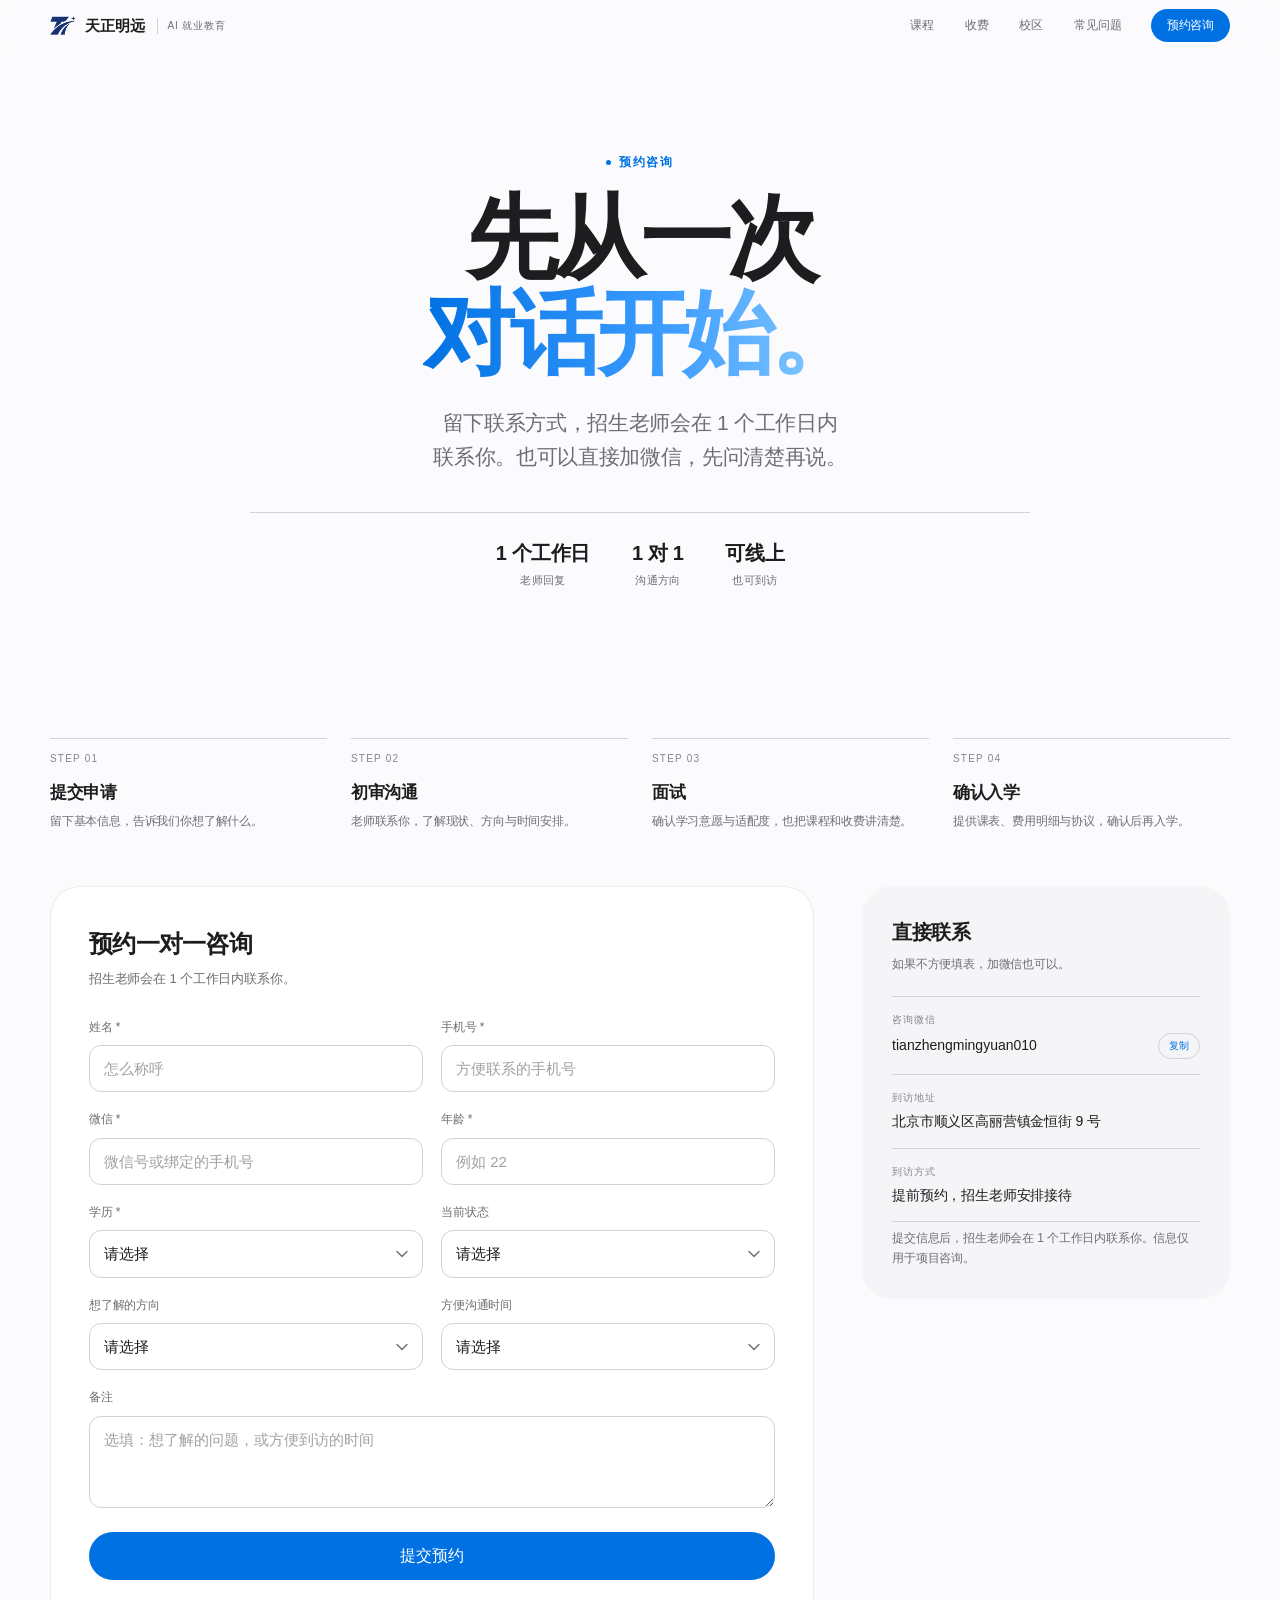
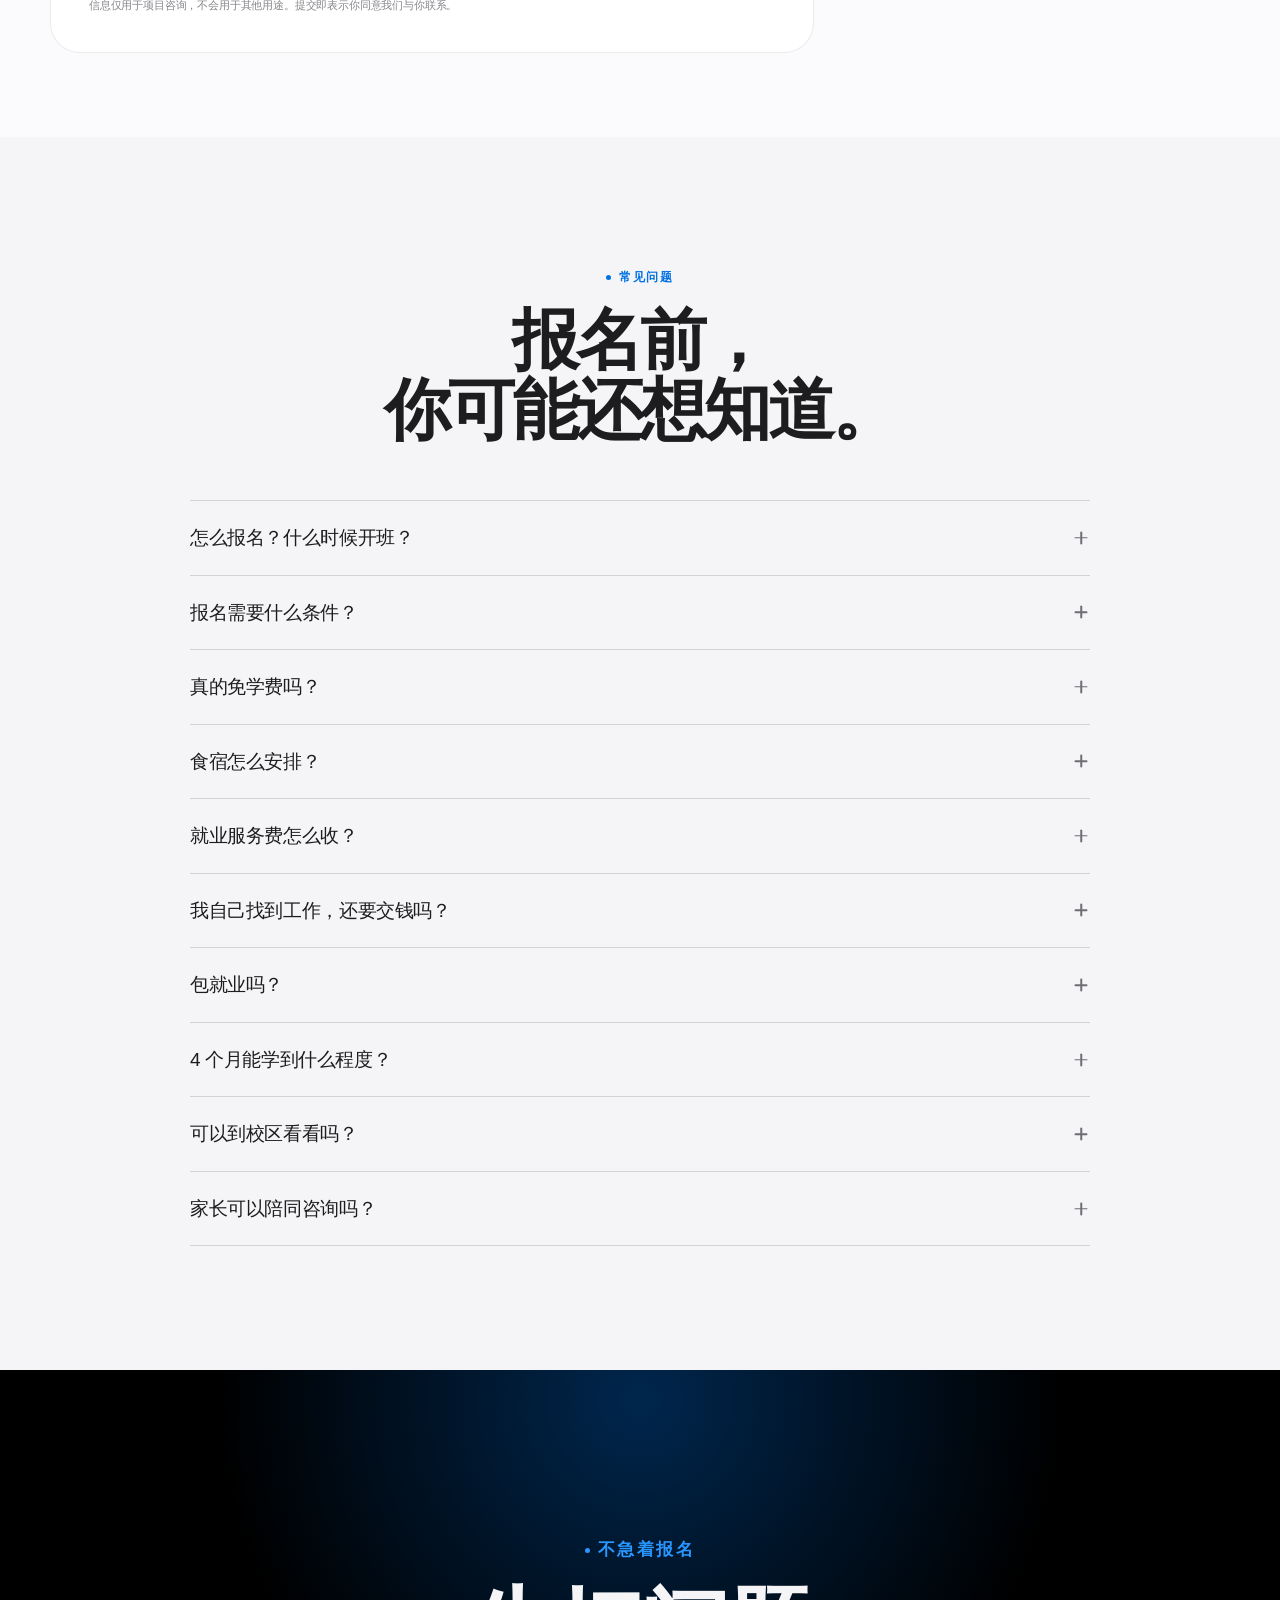
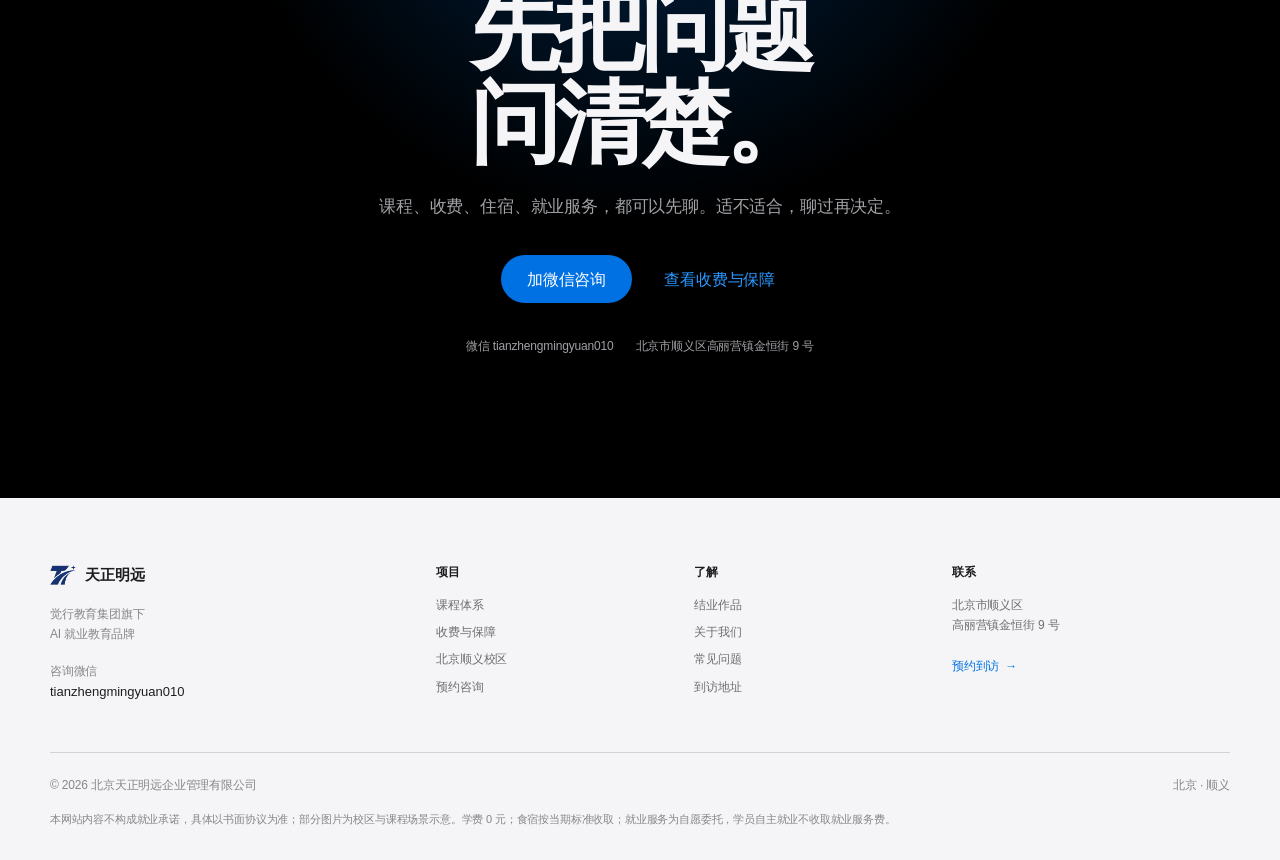
==== apply.html @ 09f7df66 "天正明远 AI 就业培训官网" ====
<!doctype html>
<html lang="zh-CN">
<head>
  <meta charset="utf-8">
  <meta name="viewport" content="width=device-width, initial-scale=1, viewport-fit=cover">
  <title>预约咨询｜天正明远 AI 就业培训</title>
  <meta name="description" content="预约天正明远 4 个月 AI 就业培训。留下联系方式，招生老师 1 个工作日内联系，提供课程、费用与协议说明。">
  <meta name="theme-color" content="#fbfbfd">
  <meta name="format-detection" content="telephone=no">
  <link rel="icon" href="favicon.png" type="image/png">
  <link rel="apple-touch-icon" href="apple-touch-icon.png">
  <link rel="stylesheet" href="styles.css">
  <meta property="og:type" content="website">
  <meta property="og:locale" content="zh_CN">
  <meta property="og:site_name" content="天正明远">
  <meta property="og:title" content="预约咨询｜天正明远 AI 就业培训">
  <meta property="og:description" content="预约天正明远 4 个月 AI 就业培训。留下联系方式，招生老师 1 个工作日内联系，提供课程、费用与协议说明。">
  <meta property="og:image" content="https://623315.github.io/tianzhengmingyuan/assets/images/og-cover.jpg">
  <meta property="og:url" content="https://623315.github.io/tianzhengmingyuan/apply.html">
  <meta name="twitter:card" content="summary_large_image">
  <meta name="twitter:title" content="预约咨询｜天正明远 AI 就业培训">
  <meta name="twitter:description" content="预约天正明远 4 个月 AI 就业培训。留下联系方式，招生老师 1 个工作日内联系，提供课程、费用与协议说明。">
  <meta name="twitter:image" content="https://623315.github.io/tianzhengmingyuan/assets/images/og-cover.jpg">
  <link rel="canonical" href="https://623315.github.io/tianzhengmingyuan/apply.html">
  
  <script>document.documentElement.classList.add('js');</script>
</head>
<body class="page-apply">
  <a class="skip-link" href="#main">跳到主要内容</a>
    <svg class="svg-sprite" aria-hidden="true" focusable="false" xmlns="http://www.w3.org/2000/svg">
    <symbol id="i-arrow" viewBox="0 0 24 24" fill="none" stroke="currentColor" stroke-width="1.7" stroke-linecap="round" stroke-linejoin="round"><path d="M5 12h14M13 6l6 6-6 6"/></symbol>
    <symbol id="i-play" viewBox="0 0 24 24" fill="currentColor"><path d="M8 5v14l11-7z"/></symbol>
    <symbol id="i-check" viewBox="0 0 24 24" fill="none" stroke="currentColor" stroke-width="1.7" stroke-linecap="round" stroke-linejoin="round"><path d="M20 6 9 17l-5-5"/></symbol>
    <symbol id="i-chat" viewBox="0 0 24 24" fill="none" stroke="currentColor" stroke-width="1.6" stroke-linecap="round" stroke-linejoin="round"><path d="M21 11.5a8.4 8.4 0 0 1-9 8.4 9.9 9.9 0 0 1-4.2-.9L3 21l1.9-4.7A8.4 8.4 0 1 1 21 11.5z"/></symbol>
    <symbol id="i-pin" viewBox="0 0 24 24" fill="none" stroke="currentColor" stroke-width="1.6" stroke-linecap="round" stroke-linejoin="round"><path d="M20 10c0 6-8 12-8 12S4 16 4 10a8 8 0 1 1 16 0z"/><circle cx="12" cy="10" r="2.6"/></symbol>
    <symbol id="i-copy" viewBox="0 0 24 24" fill="none" stroke="currentColor" stroke-width="1.6" stroke-linecap="round" stroke-linejoin="round"><rect x="9" y="9" width="11" height="11" rx="2"/><path d="M5 15H4a1 1 0 0 1-1-1V4a1 1 0 0 1 1-1h10a1 1 0 0 1 1 1v1"/></symbol>
    <symbol id="i-chart" viewBox="0 0 24 24" fill="none" stroke="currentColor" stroke-width="1.6" stroke-linecap="round" stroke-linejoin="round"><path d="M4 20V10M10 20V4M16 20v-7M22 20H2"/></symbol>
    <symbol id="i-layers" viewBox="0 0 24 24" fill="none" stroke="currentColor" stroke-width="1.6" stroke-linecap="round" stroke-linejoin="round"><path d="m12 2 9 5-9 5-9-5 9-5z"/><path d="m3 12 9 5 9-5"/><path d="m3 17 9 5 9-5"/></symbol>
    <symbol id="i-flow" viewBox="0 0 24 24" fill="none" stroke="currentColor" stroke-width="1.6" stroke-linecap="round" stroke-linejoin="round"><rect x="3" y="3" width="6" height="6" rx="1.6"/><rect x="15" y="15" width="6" height="6" rx="1.6"/><path d="M9 6h5a4 4 0 0 1 4 4v5"/><path d="m15 12 3 3 3-3"/></symbol>
    <symbol id="i-book" viewBox="0 0 24 24" fill="none" stroke="currentColor" stroke-width="1.6" stroke-linecap="round" stroke-linejoin="round"><path d="M4 19.5A2.5 2.5 0 0 1 6.5 17H20"/><path d="M6.5 2H20v20H6.5A2.5 2.5 0 0 1 4 19.5v-15A2.5 2.5 0 0 1 6.5 2z"/></symbol>
    <symbol id="i-spark" viewBox="0 0 24 24" fill="none" stroke="currentColor" stroke-width="1.6" stroke-linecap="round" stroke-linejoin="round"><path d="M12 2.5 13.7 9l6.5 1.7-6.5 1.7L12 19l-1.7-6.6L3.8 10.7 10.3 9 12 2.5z"/><path d="M19 16v4M17 18h4"/></symbol>
    <symbol id="i-shield" viewBox="0 0 24 24" fill="none" stroke="currentColor" stroke-width="1.6" stroke-linecap="round" stroke-linejoin="round"><path d="M12 22s8-4 8-10V5l-8-3-8 3v7c0 6 8 10 8 10z"/><path d="m9 12 2 2 4-4"/></symbol>
    <symbol id="i-lock" viewBox="0 0 24 24" fill="none" stroke="currentColor" stroke-width="1.6" stroke-linecap="round" stroke-linejoin="round"><rect x="3" y="11" width="18" height="11" rx="2"/><path d="M7 11V7a5 5 0 0 1 10 0v4"/></symbol>
    <symbol id="i-doc" viewBox="0 0 24 24" fill="none" stroke="currentColor" stroke-width="1.6" stroke-linecap="round" stroke-linejoin="round"><path d="M14 2H6a2 2 0 0 0-2 2v16a2 2 0 0 0 2 2h12a2 2 0 0 0 2-2V8z"/><path d="M14 2v6h6M8 13h8M8 17h5"/></symbol>
    <symbol id="i-clock" viewBox="0 0 24 24" fill="none" stroke="currentColor" stroke-width="1.6" stroke-linecap="round" stroke-linejoin="round"><circle cx="12" cy="12" r="9"/><path d="M12 7v5l3 2"/></symbol>
    <symbol id="i-compass" viewBox="0 0 24 24" fill="none" stroke="currentColor" stroke-width="1.6" stroke-linecap="round" stroke-linejoin="round"><circle cx="12" cy="12" r="9"/><path d="m15.5 8.5-2 5-5 2 2-5 5-2z"/></symbol>
  </svg>

  <header class="site-nav" id="siteNav">
    <div class="nav-inner">
      <a class="brand" href="index.html" aria-label="天正明远首页">
        <img src="assets/logo-navy.png" alt="" width="26" height="20">
        <span class="brand-text">天正明远</span>
        <span class="brand-sub">AI 就业教育</span>
      </a>
      <nav class="nav-links" aria-label="主导航">
        <a class="nav-link " href="curriculum.html">课程</a>
        <a class="nav-link " href="tuition.html">收费</a>
        <a class="nav-link " href="campus.html">校区</a>
        <a class="nav-link" href="index.html#faq">常见问题</a>
      </nav>
      <a class="nav-cta" href="apply.html">预约咨询</a>
      <button class="menu-btn" id="menuBtn" type="button" aria-label="打开菜单" aria-controls="mobileMenu" aria-expanded="false">
        <span></span><span></span>
      </button>
    </div>
  </header>

  <div class="mobile-menu" id="mobileMenu" aria-hidden="true">
    <nav class="mobile-nav" aria-label="移动端导航">
      <a class="m-link" href="index.html">首页 <span>01</span></a>
      <a class="m-link" href="curriculum.html">课程体系 <span>02</span></a>
      <a class="m-link" href="tuition.html">收费与保障 <span>03</span></a>
      <a class="m-link" href="campus.html">北京顺义校区 <span>04</span></a>
      <a class="m-link" href="apply.html">预约咨询 <span>05</span></a>
    </nav>
    <div class="m-contact">
      <p>咨询微信</p>
      <button class="m-wechat copy-wechat" type="button" data-wechat="tianzhengmingyuan010">tianzhengmingyuan010 <span>复制</span></button>
      <p class="m-address">北京市顺义区高丽营镇金恒街 9 号</p>
    </div>
  </div>

  <main id="main">
    <!-- ============ Page hero ============ -->
    <section class="page-hero">
      <div class="container">
        <p class="kicker">预约咨询</p>
        <h1>先从一次<br><span class="grad">对话开始。</span></h1>
        <p class="lede">留下联系方式，招生老师会在 1 个工作日内联系你。也可以直接加微信，先问清楚再说。</p>
        <div class="page-meta">
          <div><strong>1 个工作日</strong>老师回复</div>
          <div><strong>1 对 1</strong>沟通方向</div>
          <div><strong>可线上</strong>也可到访</div>
        </div>
      </div>
    </section>

    <!-- ============ Process ============ -->
    <section class="section-tight" id="process">
      <div class="container">
        <div class="process">
          <div class="process-step"><span>STEP 01</span><h3>提交申请</h3><p>留下基本信息，告诉我们你想了解什么。</p></div>
          <div class="process-step"><span>STEP 02</span><h3>初审沟通</h3><p>老师联系你，了解现状、方向与时间安排。</p></div>
          <div class="process-step"><span>STEP 03</span><h3>面试</h3><p>确认学习意愿与适配度，也把课程和收费讲清楚。</p></div>
          <div class="process-step"><span>STEP 04</span><h3>确认入学</h3><p>提供课表、费用明细与协议，确认后再入学。</p></div>
        </div>

        <div class="apply-layout">
          <form class="form-card" id="applyForm" action="https://formsubmit.co/623315@qq.com" method="POST" aria-label="预约咨询表单">
            <h2 class="form-title">预约一对一咨询</h2>
            <p class="form-subtitle">招生老师会在 1 个工作日内联系你。</p>

            <input type="hidden" name="_subject" value="官网预约：新线索">
            <input type="hidden" name="_captcha" value="false">
            <input type="hidden" name="_template" value="table">
            <input type="hidden" name="_next" value="thanks.html">
            <input class="hp" type="text" name="_honey" tabindex="-1" autocomplete="off" aria-hidden="true">

            <div class="form-grid">
              <div class="field">
                <label for="name">姓名 *</label>
                <input id="name" name="name" type="text" required autocomplete="name" placeholder="怎么称呼">
              </div>
              <div class="field">
                <label for="phone">手机号 *</label>
                <input id="phone" name="phone" type="tel" required autocomplete="tel" placeholder="方便联系的手机号">
              </div>
              <div class="field">
                <label for="wechat">微信 *</label>
                <input id="wechat" name="wechat" type="text" required autocomplete="off" placeholder="微信号或绑定的手机号">
              </div>
              <div class="field">
                <label for="age">年龄 *</label>
                <input id="age" name="age" type="number" required min="16" max="60" inputmode="numeric" placeholder="例如 22">
              </div>
              <div class="field">
                <label for="education">学历 *</label>
                <select id="education" name="education" required>
                  <option value="" disabled selected>请选择</option>
                  <option>大专以下</option><option>大专</option><option>本科</option><option>本科以上</option>
                </select>
              </div>
              <div class="field">
                <label for="status">当前状态</label>
                <select id="status" name="status">
                  <option value="" disabled selected>请选择</option>
                  <option>应届毕业</option><option>往届待业</option><option>在职想转行</option><option>家长代看</option><option>其他</option>
                </select>
              </div>
              <div class="field">
                <label for="direction">想了解的方向</label>
                <select id="direction" name="direction">
                  <option value="" disabled selected>请选择</option>
                  <option>AIGC 新媒体运营</option><option>AI 视频创作</option><option>AI 开发入门</option><option>AI 办公</option><option>还不确定</option>
                </select>
              </div>
              <div class="field">
                <label for="time">方便沟通时间</label>
                <select id="time" name="time">
                  <option value="" disabled selected>请选择</option>
                  <option>工作日上午</option><option>工作日下午</option><option>周末</option><option>先线上了解</option>
                </select>
              </div>
              <div class="field full">
                <label for="note">备注</label>
                <textarea id="note" name="note" rows="3" placeholder="选填：想了解的问题，或方便到访的时间"></textarea>
              </div>
            </div>

            <button class="btn btn-primary form-submit" type="submit">提交预约</button>
            <p class="form-note">信息仅用于项目咨询，不会用于其他用途。提交即表示你同意我们与你联系。</p>
            <p class="form-status" id="formStatus" role="alert"></p>

            <div class="form-success" id="formSuccess" role="status">
              <div class="check"><svg class="icon" aria-hidden="true"><use href="#i-check"></use></svg></div>
              <h3>收到了。</h3>
              <p>招生老师会在 1 个工作日内联系你。急事可直接加微信 tianzhengmingyuan010。</p>
            </div>
          </form>

          <aside class="contact-card">
            <h3>直接联系</h3>
            <p>如果不方便填表，加微信也可以。</p>
            <div class="contact-rows">
              <div class="contact-row">
                <dt>咨询微信</dt>
                <dd class="copy-row">
                  <button class="copy-wechat text-btn" type="button" data-wechat="tianzhengmingyuan010">tianzhengmingyuan010</button>
                  <button class="copy-chip copy-wechat" type="button" data-wechat="tianzhengmingyuan010">复制</button>
                </dd>
              </div>
              <div class="contact-row">
                <dt>到访地址</dt>
                <dd>北京市顺义区高丽营镇金恒街 9 号</dd>
              </div>
              <div class="contact-row">
                <dt>到访方式</dt>
                <dd>提前预约，招生老师安排接待</dd>
              </div>
            </div>
            <p class="contact-note">提交信息后，招生老师会在 1 个工作日内联系你。信息仅用于项目咨询。</p>
          </aside>
        </div>
      </div>
    </section>

    <!-- ============ FAQ ============ -->
    <section class="section section-alt" id="faq">
      <div class="container">
        <div class="section-head center">
          <p class="kicker">常见问题</p>
          <h2>报名前，<br>你可能还想知道。</h2>
        </div>
        <div class="faq">
          <details>
            <summary>怎么报名？什么时候开班？<span class="plus" aria-hidden="true"></span></summary>
            <div class="faq-a">在本页留下姓名和手机号，招生老师会在 1 个工作日内联系你。流程是：沟通 → 面试 → 确认入学。具体开班时间以当期安排为准，咨询时告诉你。</div>
          </details>
          <details>
            <summary>报名需要什么条件？<span class="plus" aria-hidden="true"></span></summary>
            <div class="faq-a">18–45 岁，大专及以上优先；应届、往届、待业或想转行都可以申请。最终以沟通与面试结果为准。</div>
          </details>
          <details>
            <summary>真的免学费吗？<span class="plus" aria-hidden="true"></span></summary>
            <div class="faq-a">真的。4 个月的课程、实训和作品集辅导，学费 0 元。培训本身不再收费；食宿按当期标准收取，咨询时会提供书面明细。</div>
          </details>
          <details>
            <summary>食宿怎么安排？<span class="plus" aria-hidden="true"></span></summary>
            <div class="faq-a">全日制住校。宿舍、一日三餐、教室与机房都在校区内。食宿按当期标准收取，具体金额与包含项在咨询时书面说明。</div>
          </details>
          <details>
            <summary>就业服务费怎么收？<span class="plus" aria-hidden="true"></span></summary>
            <div class="faq-a">只有你主动委托就业服务，并且我们帮你找到工作之后，才按《就业服务协议》收取。具体标准以协议为准；不委托，不收费。</div>
          </details>
          <details>
            <summary>我自己找到工作，还要交钱吗？<span class="plus" aria-hidden="true"></span></summary>
            <div class="faq-a">不用。你自己通过招聘网站、朋友介绍等渠道找到工作，我们不收任何就业服务费。</div>
          </details>
          <details>
            <summary>包就业吗？<span class="plus" aria-hidden="true"></span></summary>
            <div class="faq-a">不包。我们负责把你教会、带你做出作品集，并提供岗位信息与对接。最后能不能被录用，取决于你的作品和面试表现。</div>
          </details>
          <details>
            <summary>4 个月能学到什么程度？<span class="plus" aria-hidden="true"></span></summary>
            <div class="faq-a">能独立做出东西：会拍会剪，会用 AI 出图、做视频，会运营一个账号，也能搭一些简单的 AI 工作流。AI 开发是入门级，不培养程序员。</div>
          </details>
          <details>
            <summary>可以到校区看看吗？<span class="plus" aria-hidden="true"></span></summary>
            <div class="faq-a">可以。提前预约，招生老师会安排接待。地址是北京市顺义区高丽营镇金恒街 9 号。</div>
          </details>
          <details>
            <summary>家长可以陪同咨询吗？<span class="plus" aria-hidden="true"></span></summary>
            <div class="faq-a">可以。欢迎家长一起到访，课程、收费、住宿与管理安排都可以当面问清楚。</div>
          </details>
        </div>
      </div>
    </section>

    <!-- ============ Final CTA ============ -->
    <section class="cta-final">
      <div class="container">
        <p class="kicker">不急着报名</p>
        <h2>先把问题<br>问清楚。</h2>
        <p>课程、收费、住宿、就业服务，都可以先聊。适不适合，聊过再决定。</p>
        <div class="cta-actions">
          <button class="btn btn-primary copy-wechat" type="button" data-wechat="tianzhengmingyuan010">加微信咨询</button>
          <a class="btn btn-secondary" href="tuition.html">查看收费与保障</a>
        </div>
        <div class="cta-contact">
          <span>微信 tianzhengmingyuan010</span>
          <span>北京市顺义区高丽营镇金恒街 9 号</span>
        </div>
      </div>
    </section>

  </main>
    <footer class="site-footer">
    <div class="container">
      <div class="footer-grid">
        <div class="footer-brand">
          <a class="brand" href="index.html" aria-label="天正明远首页">
            <img src="assets/logo-navy.png" alt="" width="26" height="20">
            <span class="brand-text">天正明远</span>
          </a>
          <p>觉行教育集团旗下<br>AI 就业教育品牌</p>
          <p class="footer-wechat">咨询微信<br><button class="copy-wechat text-btn" type="button" data-wechat="tianzhengmingyuan010">tianzhengmingyuan010</button></p>
        </div>
        <div class="footer-col">
          <h4>项目</h4>
          <a href="curriculum.html">课程体系</a>
          <a href="tuition.html">收费与保障</a>
          <a href="campus.html">北京顺义校区</a>
          <a href="apply.html">预约咨询</a>
        </div>
        <div class="footer-col">
          <h4>了解</h4>
          <a href="index.html#outcomes">结业作品</a>
          <a href="index.html#proof">关于我们</a>
          <a href="index.html#faq">常见问题</a>
          <a href="apply.html#visit">到访地址</a>
        </div>
        <div class="footer-col footer-contact">
          <h4>联系</h4>
          <p>北京市顺义区<br>高丽营镇金恒街 9 号</p>
          <a class="footer-arrow" href="apply.html">预约到访 <span>→</span></a>
        </div>
      </div>
      <div class="footer-bottom">
        <span>© 2026 北京天正明远企业管理有限公司</span>
        <span>北京 · 顺义</span>
      </div>
      <p class="footer-legal">本网站内容不构成就业承诺，具体以书面协议为准；部分图片为校区与课程场景示意。学费 0 元；食宿按当期标准收取；就业服务为自愿委托，学员自主就业不收取就业服务费。</p>
    </div>
  </footer>

  <div class="toast" id="toast" role="status" aria-live="polite"></div>
  <script src="main.js" defer></script>
</body>
</html>
---- styles.css ----
/* =========================================================
   天正明远 · AI 就业教育
   Design system: quiet, spacious, Apple-inspired
   ========================================================= */

:root {
  --bg: #fbfbfd;
  --bg-2: #f5f5f7;
  --surface: #ffffff;
  --text: #1d1d1f;
  --muted: #6e6e73;
  --muted-2: #86868b;
  --line: #d2d2d7;
  --line-soft: rgba(0, 0, 0, 0.08);
  --accent: #0071e3;
  --accent-hover: #0077ed;
  --accent-soft: rgba(0, 113, 227, 0.08);
  --dark: #000000;
  --dark-text: #f5f5f7;
  --dark-muted: #a1a1a6;
  --radius-s: 14px;
  --radius-m: 22px;
  --radius-l: 30px;
  --max: 1180px;
  --nav-h: 52px;
  --ease: cubic-bezier(0.22, 0.61, 0.36, 1);
}

*,
*::before,
*::after {
  box-sizing: border-box;
}

html {
  scroll-behavior: smooth;
  -webkit-text-size-adjust: 100%;
}

body {
  margin: 0;
  background: var(--bg);
  color: var(--text);
  font-family: -apple-system, BlinkMacSystemFont, "SF Pro Display", "SF Pro Text",
    "Helvetica Neue", "PingFang SC", "Hiragino Sans GB", "Microsoft YaHei", sans-serif;
  font-size: 17px;
  line-height: 1.6;
  letter-spacing: -0.01em;
  -webkit-font-smoothing: antialiased;
  -moz-osx-font-smoothing: grayscale;
  text-rendering: optimizeLegibility;
}

body.menu-open {
  overflow: hidden;
}

::selection {
  background: rgba(0, 113, 227, 0.18);
}

img,
video {
  display: block;
  max-width: 100%;
}

a {
  color: inherit;
  text-decoration: none;
}

button {
  font: inherit;
  color: inherit;
}

p,
h1,
h2,
h3,
h4,
ul,
ol,
dl,
dd {
  margin: 0;
}

ul,
ol {
  padding: 0;
}

:focus-visible {
  outline: 2px solid var(--accent);
  outline-offset: 3px;
  border-radius: 4px;
}

.sr-only {
  position: absolute;
  width: 1px;
  height: 1px;
  padding: 0;
  margin: -1px;
  overflow: hidden;
  clip: rect(0, 0, 0, 0);
  white-space: nowrap;
  border: 0;
}

.skip-link {
  position: fixed;
  top: 10px;
  left: 10px;
  z-index: 400;
  padding: 10px 16px;
  border-radius: 999px;
  background: var(--text);
  color: #fff;
  font-size: 13px;
  transform: translateY(-160%);
  transition: transform 0.2s var(--ease);
}

.skip-link:focus {
  transform: translateY(0);
}

.container {
  width: min(var(--max), calc(100% - 48px));
  margin-inline: auto;
}

.container-wide {
  width: min(1440px, calc(100% - 48px));
  margin-inline: auto;
}

/* =========================================================
   Navigation
   ========================================================= */

.site-nav {
  position: fixed;
  inset: 0 0 auto;
  z-index: 200;
  height: var(--nav-h);
  background: rgba(251, 251, 253, 0.72);
  -webkit-backdrop-filter: saturate(180%) blur(20px);
  backdrop-filter: saturate(180%) blur(20px);
  border-bottom: 1px solid transparent;
  transition: background 0.25s var(--ease), border-color 0.25s var(--ease);
}

.site-nav.scrolled {
  background: rgba(251, 251, 253, 0.88);
  border-bottom-color: var(--line-soft);
}

.nav-inner {
  width: min(var(--max), calc(100% - 48px));
  height: 100%;
  margin-inline: auto;
  display: flex;
  align-items: center;
  gap: 28px;
}

.brand {
  display: inline-flex;
  align-items: center;
  gap: 9px;
  flex: none;
  font-size: 15px;
  font-weight: 600;
  letter-spacing: 0.01em;
  color: var(--text);
  white-space: nowrap;
}

.brand img {
  width: 26px;
  height: auto;
  flex: none;
}

.brand-sub {
  padding-left: 10px;
  margin-left: 2px;
  border-left: 1px solid var(--line);
  font-size: 10px;
  font-weight: 500;
  letter-spacing: 0.08em;
  color: var(--muted);
}

.nav-links {
  display: flex;
  align-items: center;
  gap: 30px;
  margin-left: auto;
}

.nav-link {
  font-size: 12px;
  color: var(--muted);
  letter-spacing: 0.02em;
  transition: color 0.2s var(--ease);
}

.nav-link:hover,
.nav-link.is-active {
  color: var(--text);
}

.nav-cta {
  flex: none;
  padding: 8px 16px;
  border-radius: 999px;
  background: var(--accent);
  color: #fff;
  font-size: 12px;
  line-height: 1.4;
  transition: background 0.2s var(--ease), transform 0.2s var(--ease);
}

.nav-cta:hover {
  background: var(--accent-hover);
  transform: translateY(-1px);
}

.menu-btn {
  display: none;
  width: 38px;
  height: 38px;
  margin-left: auto;
  padding: 0;
  border: 0;
  background: transparent;
  cursor: pointer;
  position: relative;
}

.menu-btn span {
  position: absolute;
  left: 10px;
  width: 18px;
  height: 1.5px;
  border-radius: 2px;
  background: var(--text);
  transition: transform 0.3s var(--ease), top 0.3s var(--ease);
}

.menu-btn span:first-child {
  top: 16px;
}

.menu-btn span:last-child {
  top: 22px;
}

.menu-btn[aria-expanded="true"] span:first-child {
  top: 19px;
  transform: rotate(45deg);
}

.menu-btn[aria-expanded="true"] span:last-child {
  top: 19px;
  transform: rotate(-45deg);
}

.mobile-menu {
  position: fixed;
  inset: 0;
  z-index: 190;
  padding: calc(var(--nav-h) + 36px) 24px 36px;
  background: rgba(251, 251, 253, 0.98);
  -webkit-backdrop-filter: blur(30px);
  backdrop-filter: blur(30px);
  display: flex;
  flex-direction: column;
  opacity: 0;
  visibility: hidden;
  transition: opacity 0.3s var(--ease), visibility 0.3s var(--ease);
}

.mobile-menu.open {
  opacity: 1;
  visibility: visible;
}

.mobile-nav {
  display: flex;
  flex-direction: column;
}

.m-link {
  display: flex;
  align-items: baseline;
  justify-content: space-between;
  padding: 17px 0;
  border-bottom: 1px solid var(--line-soft);
  font-size: clamp(28px, 7vw, 40px);
  font-weight: 600;
  letter-spacing: -0.04em;
  line-height: 1.2;
}

.m-link span {
  font-size: 11px;
  font-weight: 500;
  letter-spacing: 0.08em;
  color: var(--muted-2);
}

.m-contact {
  margin-top: auto;
  padding-top: 32px;
  font-size: 12px;
  color: var(--muted);
}

.m-contact p {
  margin-bottom: 8px;
}

.m-wechat {
  display: inline-flex;
  align-items: center;
  gap: 10px;
  padding: 0;
  border: 0;
  background: transparent;
  font-size: 16px;
  color: var(--text);
  cursor: pointer;
}

.m-wechat span {
  font-size: 11px;
  color: var(--accent);
}

.m-address {
  margin-top: 18px;
  color: var(--muted-2);
}

/* =========================================================
   Shared type & buttons
   ========================================================= */

.eyebrow,
.kicker {
  display: inline-flex;
  align-items: center;
  gap: 8px;
  font-size: 12px;
  font-weight: 600;
  letter-spacing: 0.14em;
  color: var(--accent);
  text-transform: uppercase;
}

.eyebrow::before,
.kicker::before {
  content: "";
  width: 5px;
  height: 5px;
  border-radius: 50%;
  background: currentColor;
  flex: none;
}

.section-dark .kicker,
.cta-final .kicker {
  color: #2997ff;
}

h1,
h2,
h3,
h4 {
  font-weight: 600;
}

.display {
  font-size: clamp(40px, 5.4vw, 68px);
  line-height: 1.06;
  letter-spacing: -0.042em;
}

.lede {
  text-wrap: balance;
  margin-top: 22px;
  max-width: 680px;
  font-size: clamp(17px, 1.65vw, 21px);
  line-height: 1.62;
  letter-spacing: -0.015em;
  color: var(--muted);
}

.btn {
  display: inline-flex;
  align-items: center;
  justify-content: center;
  gap: 8px;
  min-height: 48px;
  padding: 13px 26px;
  border: 0;
  border-radius: 999px;
  font-size: 16px;
  font-weight: 500;
  line-height: 1.2;
  letter-spacing: -0.01em;
  cursor: pointer;
  transition: background 0.2s var(--ease), color 0.2s var(--ease),
    transform 0.2s var(--ease), box-shadow 0.2s var(--ease);
}

.btn-primary {
  background: var(--accent);
  color: #fff;
}

.btn-primary:hover {
  background: var(--accent-hover);
  transform: translateY(-1px);
  box-shadow: 0 10px 28px rgba(0, 113, 227, 0.22);
}

.btn-secondary {
  background: transparent;
  color: var(--accent);
  padding-inline: 4px;
}

.btn-secondary:hover {
  color: var(--accent-hover);
}

.btn-light {
  background: #fff;
  color: var(--text);
}

.btn-light:hover {
  background: #f5f5f7;
  transform: translateY(-1px);
}

.link-arrow {
  display: inline-flex;
  align-items: center;
  gap: 7px;
  color: var(--accent);
  font-size: 16px;
  font-weight: 500;
  letter-spacing: -0.01em;
}

.link-arrow svg {
  transition: transform 0.2s var(--ease);
}

.link-arrow:hover svg {
  transform: translateX(4px);
}

.link-arrow.light {
  color: #2997ff;
}

.text-btn {
  padding: 0;
  border: 0;
  background: none;
  cursor: pointer;
  text-align: left;
}

/* =========================================================
   Hero
   ========================================================= */

.hero {
  padding: calc(var(--nav-h) + 96px) 0 0;
  text-align: center;
}

.hero-eyebrow {
  display: inline-flex;
  align-items: center;
  gap: 9px;
  padding: 7px 13px;
  border: 1px solid var(--line-soft);
  border-radius: 999px;
  background: rgba(255, 255, 255, 0.6);
  font-size: 11px;
  letter-spacing: 0.06em;
  color: var(--muted);
}

.hero-eyebrow .pulse {
  width: 6px;
  height: 6px;
  border-radius: 50%;
  background: var(--accent);
  box-shadow: 0 0 0 4px rgba(0, 113, 227, 0.1);
}

.hero-title {
  text-wrap: balance;
  max-width: 1080px;
  margin: 24px auto 0;
  font-size: clamp(54px, 8.6vw, 112px);
  line-height: 1.02;
  letter-spacing: -0.055em;
  font-weight: 600;
}

.grad {
  background: linear-gradient(92deg, #0071e3 0%, #3a9bff 55%, #8fd0ff 100%);
  -webkit-background-clip: text;
  background-clip: text;
  color: transparent;
}

.hero-sub {
  text-wrap: balance;
  max-width: 720px;
  margin: 26px auto 0;
  font-size: clamp(18px, 1.9vw, 23px);
  line-height: 1.55;
  letter-spacing: -0.02em;
  color: var(--muted);
}

.hero-note {
  margin-top: 16px;
  font-size: 12px;
  letter-spacing: 0.01em;
  color: var(--muted-2);
}

.hero-actions {
  display: flex;
  align-items: center;
  justify-content: center;
  gap: 28px;
  margin-top: 34px;
  flex-wrap: wrap;
}

.hero-media {
  position: relative;
  margin-top: 62px;
  border-radius: var(--radius-l);
  overflow: hidden;
  background: #e8e8ed;
  isolation: isolate;
}

.hero-media img {
  width: 100%;
  height: clamp(360px, 54vw, 640px);
  object-fit: cover;
  object-position: center 44%;
}

.hero-media::after {
  content: "";
  position: absolute;
  inset: 0;
  background: linear-gradient(180deg, rgba(0, 0, 0, 0) 58%, rgba(0, 0, 0, 0.5) 100%);
  pointer-events: none;
}

.media-caption {
  position: absolute;
  left: 24px;
  bottom: 20px;
  z-index: 2;
  display: flex;
  align-items: center;
  gap: 9px;
  color: rgba(255, 255, 255, 0.92);
  font-size: 12px;
  letter-spacing: 0.05em;
  text-shadow: 0 1px 12px rgba(0, 0, 0, 0.35);
}

.media-caption .dot {
  width: 6px;
  height: 6px;
  border-radius: 50%;
  background: #64d2ff;
  box-shadow: 0 0 12px rgba(100, 210, 255, 0.9);
}

/* =========================================================
   Trust strip
   ========================================================= */

.trust-strip {
  margin-top: 62px;
  border-top: 1px solid var(--line-soft);
  border-bottom: 1px solid var(--line-soft);
}

.trust-inner {
  display: flex;
  align-items: center;
  justify-content: space-between;
  gap: 18px 32px;
  padding: 21px 0;
  flex-wrap: wrap;
}

.trust-item {
  display: flex;
  align-items: center;
  gap: 8px;
  font-size: 12px;
  color: var(--muted);
  letter-spacing: 0.02em;
}

.trust-item strong {
  color: var(--text);
  font-weight: 600;
}

/* =========================================================
   Sections
   ========================================================= */

.section {
  padding: 124px 0;
}

.section-tight {
  padding: 84px 0;
}

.section-alt {
  background: var(--bg-2);
}

.section-dark {
  background: var(--dark);
  color: var(--dark-text);
}

.section-dark .lede {
  text-wrap: balance;
  color: var(--dark-muted);
}

.section-head {
  max-width: 900px;
  margin-bottom: 54px;
}

.section-head.center {
  margin-inline: auto;
  text-align: center;
}

.section-head.center .lede {
  text-wrap: balance;
  margin-inline: auto;
}

.section-head h2 {
  text-wrap: balance;
  font-size: clamp(38px, 5.2vw, 68px);
  line-height: 1.06;
  letter-spacing: -0.045em;
}

.section-head .kicker {
  margin-bottom: 18px;
}

.section-head-row {
  display: flex;
  align-items: flex-end;
  justify-content: space-between;
  gap: 40px;
  margin-bottom: 54px;
}

.section-head-row .section-head {
  margin-bottom: 0;
}

.section-head-row .link-arrow {
  padding-bottom: 8px;
  flex: none;
}

.stats {
  display: grid;
  grid-template-columns: repeat(3, 1fr);
  margin-top: 58px;
  border-top: 1px solid var(--line);
}

.stat {
  padding: 32px 32px 0 0;
  border-right: 1px solid var(--line);
}

.stat:last-child {
  border-right: 0;
  padding-right: 0;
}

.stat-value {
  font-size: clamp(48px, 6vw, 72px);
  line-height: 1;
  letter-spacing: -0.055em;
  font-weight: 600;
  font-variant-numeric: tabular-nums;
}

.stat-value small {
  margin-left: 3px;
  font-size: 0.34em;
  font-weight: 500;
  letter-spacing: 0;
  color: var(--muted);
}

.stat-label {
  margin-top: 10px;
  font-size: 13px;
  color: var(--muted);
}

/* =========================================================
   Courses
   ========================================================= */

.course-grid {
  display: grid;
  grid-template-columns: repeat(3, 1fr);
  gap: 16px;
}

.course-card {
  display: flex;
  flex-direction: column;
  min-height: 286px;
  padding: 28px;
  background: var(--surface);
  border: 1px solid var(--line-soft);
  border-radius: var(--radius-m);
  transition: transform 0.35s var(--ease), box-shadow 0.35s var(--ease),
    border-color 0.35s var(--ease);
}

.course-card:hover {
  transform: translateY(-4px);
  border-color: transparent;
  box-shadow: 0 24px 48px rgba(0, 0, 0, 0.07);
}

.course-top {
  display: flex;
  align-items: center;
  justify-content: space-between;
  gap: 12px;
  font-size: 12px;
  color: var(--muted-2);
}

.course-index {
  letter-spacing: 0.1em;
  font-variant-numeric: tabular-nums;
}

.course-weeks {
  padding: 4px 10px;
  border-radius: 999px;
  background: var(--bg-2);
  font-size: 11px;
  color: var(--muted);
}

.course-title {
  margin: 26px 0 10px;
  font-size: 23px;
  line-height: 1.25;
  letter-spacing: -0.025em;
}

.course-desc {
  font-size: 14px;
  line-height: 1.65;
  color: var(--muted);
}

.course-output {
  display: flex;
  align-items: flex-start;
  gap: 8px;
  margin-top: auto;
  padding-top: 22px;
  font-size: 12px;
  line-height: 1.5;
  color: var(--text);
}

.course-output::before {
  content: "";
  width: 5px;
  height: 5px;
  margin-top: 6px;
  border-radius: 50%;
  background: var(--accent);
  flex: none;
}

/* =========================================================
   Fee
   ========================================================= */

.fee-layout {
  display: grid;
  grid-template-columns: 0.88fr 1.12fr;
  gap: 80px;
  align-items: center;
}

.fee-zero {
  margin: 0;
  font-size: clamp(150px, 20vw, 258px);
  line-height: 0.78;
  letter-spacing: -0.08em;
  font-weight: 600;
  font-variant-numeric: tabular-nums;
}

.fee-zero .currency {
  margin-right: 6px;
  font-size: 0.34em;
  line-height: 1;
  letter-spacing: 0;
  vertical-align: top;
}

.fee-zero-label {
  margin-top: 24px;
  font-size: 12px;
  letter-spacing: 0.2em;
  color: var(--dark-muted);
}

.fee-copy h2 {
  text-wrap: balance;
  font-size: clamp(38px, 5vw, 64px);
  line-height: 1.07;
  letter-spacing: -0.045em;
}

.fee-rows {
  margin-top: 38px;
  border-top: 1px solid rgba(255, 255, 255, 0.16);
}

.fee-row {
  display: grid;
  grid-template-columns: 104px 1fr;
  gap: 24px;
  padding: 23px 0;
  border-bottom: 1px solid rgba(255, 255, 255, 0.16);
}

.fee-row h3 {
  font-size: 15px;
  font-weight: 600;
  color: var(--dark-text);
}

.fee-row p {
  font-size: 14px;
  line-height: 1.7;
  color: var(--dark-muted);
}

.fee-row.highlight h3 {
  color: #2997ff;
}

.fee-quote {
  margin-top: 30px;
  padding-left: 18px;
  border-left: 2px solid #2997ff;
  font-size: clamp(18px, 2vw, 21px);
  line-height: 1.55;
  letter-spacing: -0.02em;
  color: var(--dark-text);
}

.pill-row {
  display: flex;
  flex-wrap: wrap;
  gap: 9px;
  margin-top: 26px;
}

.pill {
  padding: 7px 13px;
  border: 1px solid rgba(255, 255, 255, 0.22);
  border-radius: 999px;
  font-size: 11px;
  letter-spacing: 0.04em;
  color: #d2d2d7;
}

/* =========================================================
   Personas
   ========================================================= */

.persona-grid {
  display: grid;
  grid-template-columns: repeat(2, 1fr);
  gap: 16px;
}

.persona-card {
  display: flex;
  flex-direction: column;
  min-height: 222px;
  padding: 30px;
  background: var(--surface);
  border: 1px solid var(--line-soft);
  border-radius: var(--radius-m);
  transition: transform 0.35s var(--ease), box-shadow 0.35s var(--ease);
}

.persona-card:hover {
  transform: translateY(-3px);
  box-shadow: 0 20px 44px rgba(0, 0, 0, 0.06);
}

.persona-index {
  font-size: 11px;
  letter-spacing: 0.1em;
  color: var(--muted-2);
}

.persona-card h3 {
  margin: 24px 0 9px;
  font-size: 21px;
  line-height: 1.35;
  letter-spacing: -0.025em;
}

.persona-card p {
  max-width: 430px;
  font-size: 14px;
  line-height: 1.65;
  color: var(--muted);
}

.persona-note {
  margin-top: 28px;
  font-size: 12px;
  color: var(--muted-2);
}

/* =========================================================
   Bento outcomes
   ========================================================= */

.bento {
  display: grid;
  grid-template-columns: repeat(12, 1fr);
  grid-auto-rows: 300px;
  gap: 16px;
}

.bento-card {
  position: relative;
  overflow: hidden;
  background: var(--bg-2);
  border: 1px solid transparent;
  border-radius: var(--radius-m);
}

.bento-card.image img {
  position: absolute;
  inset: 0;
  width: 100%;
  height: 100%;
  object-fit: cover;
  transition: transform 0.9s var(--ease);
}

.bento-card.image:hover img {
  transform: scale(1.035);
}

.bento-card.image::after {
  content: "";
  position: absolute;
  inset: 0;
  background: linear-gradient(180deg, rgba(0, 0, 0, 0) 42%, rgba(0, 0, 0, 0.68) 100%);
}

.bento-label {
  position: absolute;
  left: 26px;
  right: 26px;
  bottom: 24px;
  z-index: 2;
  color: #fff;
}

.bento-label span {
  font-size: 10px;
  letter-spacing: 0.12em;
  color: rgba(255, 255, 255, 0.68);
}

.bento-label h3 {
  margin-top: 7px;
  font-size: 22px;
  line-height: 1.3;
  letter-spacing: -0.025em;
}

.bento-card.text {
  display: flex;
  flex-direction: column;
  justify-content: space-between;
  padding: 28px;
}

.bento-card.text .bento-kicker {
  font-size: 10px;
  letter-spacing: 0.12em;
  color: var(--muted-2);
}

.bento-card.text h3 {
  margin-top: 16px;
  font-size: 23px;
  line-height: 1.3;
  letter-spacing: -0.03em;
}

.bento-card.text p {
  margin-top: 10px;
  font-size: 13px;
  line-height: 1.6;
  color: var(--muted);
}

.bento-icon {
  display: flex;
  align-items: center;
  justify-content: center;
  width: 38px;
  height: 38px;
  border-radius: 12px;
  background: #fff;
  color: var(--accent);
  box-shadow: 0 2px 10px rgba(0, 0, 0, 0.04);
}

.bento-card.wide {
  grid-column: span 7;
}

.bento-card.standard {
  grid-column: span 5;
}

.bento-card.third {
  grid-column: span 4;
}

.mini-bars {
  display: flex;
  align-items: flex-end;
  gap: 5px;
  height: 42px;
  margin-top: 18px;
}

.mini-bars i {
  flex: 1;
  height: var(--h);
  border-radius: 3px 3px 0 0;
  background: var(--accent);
  opacity: 0.2;
}

.mini-bars i:nth-child(3n) {
  opacity: 0.42;
}

/* =========================================================
   Campus band
   ========================================================= */

.campus-band {
  position: relative;
  isolation: isolate;
  display: flex;
  align-items: flex-end;
  min-height: 78vh;
  overflow: hidden;
  background: #111;
}

.campus-band > img {
  position: absolute;
  inset: 0;
  z-index: -2;
  width: 100%;
  height: 100%;
  object-fit: cover;
}

.campus-band::after {
  content: "";
  position: absolute;
  inset: 0;
  z-index: -1;
  background: linear-gradient(180deg, rgba(0, 0, 0, 0.08) 0%, rgba(0, 0, 0, 0.12) 38%, rgba(0, 0, 0, 0.8) 100%);
}

.campus-content {
  padding: 100px 0 76px;
  color: #fff;
}

.campus-content h2 {
  text-wrap: balance;
  max-width: 760px;
  font-size: clamp(40px, 5.6vw, 74px);
  line-height: 1.05;
  letter-spacing: -0.045em;
}

.campus-content .kicker {
  color: #64d2ff;
  margin-bottom: 18px;
}

.campus-content p {
  max-width: 560px;
  margin-top: 22px;
  font-size: clamp(16px, 1.6vw, 19px);
  line-height: 1.65;
  color: rgba(255, 255, 255, 0.78);
}

.campus-facts {
  display: flex;
  flex-wrap: wrap;
  gap: 8px 24px;
  margin-top: 28px;
  font-size: 12px;
  color: rgba(255, 255, 255, 0.66);
}

.campus-facts span {
  display: inline-flex;
  align-items: center;
  gap: 10px;
}

.campus-facts span + span::before {
  content: "";
  width: 3px;
  height: 3px;
  border-radius: 50%;
  background: rgba(255, 255, 255, 0.4);
}

.campus-content .link-arrow {
  margin-top: 30px;
  color: #fff;
}

/* =========================================================
   Film
   ========================================================= */

.film-card {
  position: relative;
  display: block;
  width: 100%;
  aspect-ratio: 16 / 8.4;
  padding: 0;
  border: 0;
  border-radius: var(--radius-l);
  overflow: hidden;
  background: #000;
  cursor: pointer;
  isolation: isolate;
}

.film-card img {
  width: 100%;
  height: 100%;
  object-fit: cover;
  transition: transform 1s var(--ease);
}

.film-card:hover img {
  transform: scale(1.025);
}

.film-card::after {
  content: "";
  position: absolute;
  inset: 0;
  background: linear-gradient(180deg, rgba(0, 0, 0, 0.06) 35%, rgba(0, 0, 0, 0.58) 100%);
}

.film-play {
  position: absolute;
  inset: 0;
  z-index: 2;
  width: 78px;
  height: 78px;
  margin: auto;
  display: flex;
  align-items: center;
  justify-content: center;
  border: 1px solid rgba(255, 255, 255, 0.42);
  border-radius: 50%;
  background: rgba(255, 255, 255, 0.16);
  -webkit-backdrop-filter: blur(14px);
  backdrop-filter: blur(14px);
  color: #fff;
  transition: background 0.25s var(--ease), transform 0.25s var(--ease);
}

.film-card:hover .film-play {
  background: rgba(255, 255, 255, 0.26);
  transform: scale(1.05);
}

.film-meta {
  position: absolute;
  left: 28px;
  bottom: 24px;
  z-index: 2;
  display: flex;
  align-items: center;
  gap: 10px;
  color: rgba(255, 255, 255, 0.86);
  font-size: 11px;
  letter-spacing: 0.08em;
}

/* =========================================================
   Proof
   ========================================================= */

.proof-grid {
  display: grid;
  grid-template-columns: 1.05fr 0.95fr;
  gap: 80px;
  align-items: start;
}

.proof-copy h2 {
  text-wrap: balance;
  font-size: clamp(38px, 5vw, 64px);
  line-height: 1.07;
  letter-spacing: -0.045em;
}

.proof-copy p {
  margin-top: 24px;
  max-width: 520px;
  font-size: 16px;
  line-height: 1.75;
  color: var(--muted);
}

.proof-stats {
  border-top: 1px solid var(--line);
}

.proof-stat {
  display: flex;
  align-items: baseline;
  justify-content: space-between;
  gap: 24px;
  padding: 22px 0;
  border-bottom: 1px solid var(--line);
}

.proof-stat strong {
  font-size: 40px;
  line-height: 1;
  letter-spacing: -0.05em;
  font-weight: 600;
  font-variant-numeric: tabular-nums;
}

.proof-stat strong small {
  margin-left: 2px;
  font-size: 15px;
  font-weight: 500;
  letter-spacing: 0;
  color: var(--muted);
}

.proof-stat span {
  font-size: 12px;
  color: var(--muted);
  text-align: right;
}

.clients {
  margin-top: 62px;
  padding-top: 24px;
  border-top: 1px solid var(--line);
}

.clients-label {
  margin-bottom: 16px;
  font-size: 11px;
  letter-spacing: 0.1em;
  color: var(--muted-2);
}

.client-list {
  display: grid;
  grid-template-columns: repeat(5, 1fr);
  gap: 12px 24px;
  font-size: 13px;
  color: var(--muted);
}

/* =========================================================
   FAQ
   ========================================================= */

.faq {
  max-width: 900px;
  margin-inline: auto;
  border-top: 1px solid var(--line);
}

.faq details {
  border-bottom: 1px solid var(--line);
}

.faq summary {
  display: flex;
  align-items: center;
  justify-content: space-between;
  gap: 28px;
  padding: 23px 0;
  font-size: clamp(16px, 1.8vw, 19px);
  font-weight: 500;
  letter-spacing: -0.02em;
  line-height: 1.45;
  list-style: none;
  cursor: pointer;
}

.faq summary::-webkit-details-marker {
  display: none;
}

.faq .plus {
  position: relative;
  width: 18px;
  height: 18px;
  flex: none;
  color: var(--muted);
}

.faq .plus::before,
.faq .plus::after {
  content: "";
  position: absolute;
  top: 50%;
  left: 50%;
  border-radius: 2px;
  background: currentColor;
  transform: translate(-50%, -50%);
}

.faq .plus::before {
  width: 13px;
  height: 1.5px;
}

.faq .plus::after {
  width: 1.5px;
  height: 13px;
  transition: transform 0.28s var(--ease);
}

.faq details[open] .plus::after {
  transform: translate(-50%, -50%) rotate(90deg);
}

.faq .faq-a {
  max-width: 790px;
  padding: 0 44px 24px 0;
  font-size: 14px;
  line-height: 1.8;
  color: var(--muted);
}

.faq .faq-a a {
  color: var(--accent);
}

.faq-more {
  margin-top: 28px;
  text-align: center;
  font-size: 13px;
  color: var(--muted);
}

/* =========================================================
   Final CTA
   ========================================================= */

.cta-final {
  position: relative;
  overflow: hidden;
  padding: 142px 0;
  background: #000;
  color: var(--dark-text);
  text-align: center;
}

.cta-final::before {
  content: "";
  position: absolute;
  top: -420px;
  left: 50%;
  width: 900px;
  height: 900px;
  border-radius: 50%;
  background: radial-gradient(circle, rgba(0, 113, 227, 0.34) 0%, rgba(0, 113, 227, 0) 66%);
  transform: translateX(-50%);
  pointer-events: none;
}

.cta-final .container {
  position: relative;
  z-index: 1;
}

.cta-final .kicker {
  margin-bottom: 20px;
}

.cta-final h2 {
  max-width: 900px;
  margin-inline: auto;
  font-size: clamp(48px, 7vw, 96px);
  line-height: 1.03;
  letter-spacing: -0.055em;
}

.cta-final p {
  max-width: 560px;
  margin: 24px auto 0;
  font-size: 17px;
  line-height: 1.65;
  color: var(--dark-muted);
}

.cta-actions {
  display: flex;
  align-items: center;
  justify-content: center;
  gap: 28px;
  margin-top: 34px;
  flex-wrap: wrap;
}

.cta-actions .btn-secondary {
  color: #2997ff;
}

.cta-contact {
  margin-top: 34px;
  display: flex;
  align-items: center;
  justify-content: center;
  gap: 10px 22px;
  flex-wrap: wrap;
  font-size: 12px;
  color: var(--dark-muted);
}

.cta-contact button {
  color: #f5f5f7;
  border-bottom: 1px solid rgba(255, 255, 255, 0.25);
  padding-bottom: 1px;
}

/* =========================================================
   Footer
   ========================================================= */

.site-footer {
  padding: 64px 0 32px;
  background: var(--bg-2);
  color: var(--muted);
  font-size: 12px;
  line-height: 1.7;
}

.footer-grid {
  display: grid;
  grid-template-columns: 1.6fr 1fr 1fr 1.3fr;
  gap: 44px;
}

.footer-brand .brand {
  margin-bottom: 16px;
}

.footer-brand p {
  max-width: 290px;
  color: var(--muted-2);
}

.footer-wechat {
  margin-top: 16px;
}

.footer-wechat .text-btn {
  color: var(--text);
  font-size: 13px;
}

.footer-col h4 {
  margin-bottom: 12px;
  color: var(--text);
  font-size: 12px;
  font-weight: 600;
}

.footer-col a {
  display: block;
  width: fit-content;
  margin: 7px 0;
  color: var(--muted);
  transition: color 0.2s var(--ease);
}

.footer-col a:hover {
  color: var(--text);
}

.footer-contact p {
  margin-bottom: 14px;
  color: var(--muted);
}

.footer-arrow {
  display: inline-flex !important;
  align-items: center;
  gap: 6px;
  color: var(--accent) !important;
}

.footer-arrow span {
  transition: transform 0.2s var(--ease);
}

.footer-arrow:hover span {
  transform: translateX(3px);
}

.footer-bottom {
  display: flex;
  align-items: center;
  justify-content: space-between;
  gap: 20px;
  margin-top: 48px;
  padding-top: 22px;
  border-top: 1px solid var(--line);
  color: var(--muted-2);
}

.footer-legal {
  max-width: 980px;
  margin-top: 14px;
  font-size: 11px;
  line-height: 1.7;
  color: var(--muted-2);
}

/* =========================================================
   Subpage hero
   ========================================================= */

.page-hero {
  padding: calc(var(--nav-h) + 94px) 0 64px;
  text-align: center;
}

.page-hero .kicker {
  margin-bottom: 20px;
}

.page-hero h1 {
  text-wrap: balance;
  max-width: 1040px;
  margin-inline: auto;
  font-size: clamp(48px, 7.2vw, 96px);
  line-height: 1.03;
  letter-spacing: -0.055em;
}

.page-hero .lede {
  text-wrap: balance;
  margin: 24px auto 0;
  max-width: 660px;
}

.page-hero .hero-actions {
  margin-top: 30px;
}

.page-meta {
  display: flex;
  justify-content: center;
  gap: 22px 42px;
  flex-wrap: wrap;
  max-width: 780px;
  margin: 38px auto 0;
  padding-top: 24px;
  border-top: 1px solid var(--line);
}

.page-meta div {
  font-size: 11px;
  letter-spacing: 0.02em;
  color: var(--muted);
}

.page-meta strong {
  display: block;
  margin-bottom: 3px;
  color: var(--text);
  font-size: 20px;
  font-weight: 600;
  letter-spacing: -0.02em;
}

.page-visual {
  margin-top: 52px;
  border-radius: var(--radius-l);
  overflow: hidden;
  background: #e8e8ed;
}

.page-visual img {
  width: 100%;
  height: clamp(340px, 48vw, 560px);
  object-fit: cover;
}

/* =========================================================
   Curriculum timeline
   ========================================================= */

.timeline {
  border-top: 1px solid var(--line);
}

.stage {
  display: grid;
  grid-template-columns: 190px 1fr;
  gap: 48px;
  padding: 54px 0;
  border-bottom: 1px solid var(--line);
}

.stage-side {
  position: sticky;
  top: calc(var(--nav-h) + 24px);
  align-self: start;
}

.stage-num {
  font-size: 11px;
  letter-spacing: 0.12em;
  color: var(--muted-2);
}

.stage-weeks {
  display: inline-block;
  margin-top: 10px;
  padding: 4px 10px;
  border-radius: 999px;
  background: var(--accent-soft);
  color: var(--accent);
  font-size: 11px;
  letter-spacing: 0.02em;
}

.stage-main h3 {
  font-size: clamp(26px, 3.1vw, 40px);
  line-height: 1.2;
  letter-spacing: -0.035em;
}

.stage-main > p {
  max-width: 640px;
  margin-top: 14px;
  font-size: 15px;
  line-height: 1.75;
  color: var(--muted);
}

.stage-list {
  display: grid;
  grid-template-columns: repeat(2, 1fr);
  gap: 9px 28px;
  margin-top: 24px;
  list-style: none;
}

.stage-list li {
  position: relative;
  padding-left: 16px;
  font-size: 14px;
  line-height: 1.6;
  color: var(--muted);
}

.stage-list li::before {
  content: "";
  position: absolute;
  top: 0.66em;
  left: 0;
  width: 4px;
  height: 4px;
  border-radius: 50%;
  background: var(--accent);
}

.stage-output {
  display: flex;
  align-items: baseline;
  gap: 12px;
  margin-top: 26px;
  padding: 16px 20px;
  border-radius: var(--radius-s);
  background: var(--bg-2);
  font-size: 13px;
  line-height: 1.6;
}

.stage-output span {
  flex: none;
  font-size: 10px;
  letter-spacing: 0.1em;
  color: var(--muted-2);
}

.stage-output strong {
  font-weight: 500;
  color: var(--text);
}

.day-schedule {
  display: grid;
  grid-template-columns: 180px 1fr;
  gap: 32px;
  padding: 22px 0;
  border-bottom: 1px solid var(--line);
}

.day-schedule:first-of-type {
  border-top: 1px solid var(--line);
}

.day-time {
  font-size: 12px;
  color: var(--muted);
  font-variant-numeric: tabular-nums;
}

.day-body h3 {
  font-size: 17px;
  letter-spacing: -0.02em;
}

.day-body p {
  margin-top: 4px;
  font-size: 13px;
  line-height: 1.65;
  color: var(--muted);
}

.tools {
  display: flex;
  flex-wrap: wrap;
  gap: 8px;
}

.tool {
  padding: 7px 12px;
  border: 1px solid var(--line);
  border-radius: 999px;
  background: transparent;
  font-size: 12px;
  color: var(--muted);
}

.deliverable-grid {
  display: grid;
  grid-template-columns: repeat(3, 1fr);
  gap: 16px;
}

.deliverable {
  min-height: 190px;
  padding: 26px;
  border-radius: var(--radius-m);
  background: var(--surface);
  border: 1px solid var(--line-soft);
}

.deliverable span {
  font-size: 10px;
  letter-spacing: 0.12em;
  color: var(--muted-2);
}

.deliverable h3 {
  margin: 20px 0 8px;
  font-size: 19px;
  line-height: 1.35;
  letter-spacing: -0.02em;
}

.deliverable p {
  font-size: 13px;
  line-height: 1.65;
  color: var(--muted);
}

/* =========================================================
   Tuition page
   ========================================================= */

.price-grid {
  display: grid;
  grid-template-columns: repeat(3, 1fr);
  gap: 16px;
}

.price-card {
  display: flex;
  flex-direction: column;
  min-height: 380px;
  padding: 32px;
  background: var(--surface);
  border: 1px solid var(--line-soft);
  border-radius: 26px;
}

.price-card.dark {
  background: #000;
  border-color: #000;
  color: var(--dark-text);
}

.price-label {
  font-size: 11px;
  letter-spacing: 0.1em;
  color: var(--muted-2);
}

.price-card.dark .price-label {
  color: var(--dark-muted);
}

.price-value {
  margin: 26px 0 10px;
  font-size: clamp(50px, 5.2vw, 66px);
  line-height: 1;
  letter-spacing: -0.055em;
  font-weight: 600;
  font-variant-numeric: tabular-nums;
}

.price-value small {
  margin-left: 4px;
  font-size: 17px;
  font-weight: 500;
  letter-spacing: 0;
  color: var(--muted);
}

.price-card.dark .price-value small {
  color: var(--dark-muted);
}

.price-desc {
  min-height: 76px;
  font-size: 14px;
  line-height: 1.7;
  color: var(--muted);
}

.price-card.dark .price-desc {
  color: var(--dark-muted);
}

.price-list {
  margin-top: 24px;
  padding-top: 15px;
  border-top: 1px solid var(--line-soft);
  list-style: none;
}

.price-card.dark .price-list {
  border-color: rgba(255, 255, 255, 0.16);
}

.price-list li {
  display: flex;
  gap: 9px;
  padding: 8px 0;
  font-size: 13px;
  line-height: 1.55;
  color: var(--muted);
}

.price-card.dark .price-list li {
  color: #d2d2d7;
}

.price-list li::before {
  content: "";
  width: 4px;
  height: 4px;
  margin-top: 8px;
  border-radius: 50%;
  background: var(--accent);
  flex: none;
}

.price-card.dark .price-list li::before {
  background: #2997ff;
}

.flow {
  position: relative;
  display: grid;
  grid-template-columns: repeat(3, 1fr);
  gap: 32px;
  margin-top: 54px;
}

.flow::before {
  content: "";
  position: absolute;
  top: 17px;
  left: 8%;
  right: 8%;
  height: 1px;
  background: var(--line);
}

.flow-step {
  position: relative;
  padding-top: 50px;
}

.flow-dot {
  position: absolute;
  top: 0;
  left: 0;
  display: flex;
  align-items: center;
  justify-content: center;
  width: 35px;
  height: 35px;
  border: 1px solid var(--line);
  border-radius: 50%;
  background: var(--bg);
  font-size: 11px;
  color: var(--muted);
  font-variant-numeric: tabular-nums;
}

.flow-step h3 {
  font-size: 20px;
  letter-spacing: -0.025em;
}

.flow-step p {
  margin-top: 8px;
  max-width: 300px;
  font-size: 13px;
  line-height: 1.7;
  color: var(--muted);
}

.promise-grid {
  display: grid;
  grid-template-columns: repeat(3, 1fr);
  gap: 16px;
}

.promise {
  padding: 28px;
  border: 1px solid var(--line-soft);
  border-radius: var(--radius-m);
  background: var(--surface);
}

.promise .bento-icon {
  margin-bottom: 22px;
}

.promise h3 {
  font-size: 19px;
  letter-spacing: -0.02em;
}

.promise p {
  margin-top: 9px;
  font-size: 13px;
  line-height: 1.7;
  color: var(--muted);
}

/* =========================================================
   Campus gallery
   ========================================================= */

.gallery {
  display: grid;
  grid-template-columns: repeat(12, 1fr);
  grid-auto-rows: 236px;
  gap: 16px;
}

.gallery-item {
  position: relative;
  overflow: hidden;
  border-radius: var(--radius-m);
  background: #e8e8ed;
}

.gallery-item img {
  width: 100%;
  height: 100%;
  object-fit: cover;
  transition: transform 0.8s var(--ease);
}

.gallery-item:hover img {
  transform: scale(1.025);
}

.gallery-item::after {
  content: "";
  position: absolute;
  inset: 0;
  background: linear-gradient(180deg, rgba(0, 0, 0, 0) 55%, rgba(0, 0, 0, 0.52) 100%);
}

.gallery-caption {
  position: absolute;
  left: 18px;
  bottom: 15px;
  z-index: 2;
  color: #fff;
  font-size: 11px;
  letter-spacing: 0.06em;
  text-shadow: 0 1px 10px rgba(0, 0, 0, 0.4);
}

.gallery-item.a {
  grid-column: span 7;
  grid-row: span 2;
}

.gallery-item.b {
  grid-column: span 5;
}

.gallery-item.c {
  grid-column: span 5;
}

.gallery-item.d,
.gallery-item.e,
.gallery-item.f {
  grid-column: span 4;
}

.schedule-list {
  border-top: 1px solid var(--line);
}

.schedule-row {
  display: grid;
  grid-template-columns: 150px 1fr;
  gap: 32px;
  padding: 22px 0;
  border-bottom: 1px solid var(--line);
}

.schedule-time {
  font-size: 12px;
  color: var(--muted);
  font-variant-numeric: tabular-nums;
}

.schedule-row h3 {
  font-size: 17px;
  letter-spacing: -0.02em;
}

.schedule-row p {
  margin-top: 4px;
  font-size: 13px;
  line-height: 1.65;
  color: var(--muted);
}

.location-card {
  display: grid;
  grid-template-columns: 1fr 1fr;
  gap: 0;
  overflow: hidden;
  border: 1px solid var(--line-soft);
  border-radius: var(--radius-l);
  background: var(--surface);
}

.location-copy {
  padding: 44px;
}

.location-copy h3 {
  font-size: clamp(28px, 3vw, 38px);
  line-height: 1.2;
  letter-spacing: -0.035em;
}

.location-copy p {
  margin-top: 14px;
  font-size: 14px;
  line-height: 1.75;
  color: var(--muted);
}

.location-list {
  margin-top: 24px;
  list-style: none;
}

.location-list li {
  display: grid;
  grid-template-columns: 76px 1fr;
  gap: 14px;
  padding: 12px 0;
  border-top: 1px solid var(--line-soft);
  font-size: 13px;
  line-height: 1.6;
}

.location-list span {
  color: var(--muted-2);
}

.location-media {
  position: relative;
  min-height: 380px;
  background: var(--bg-2);
}

.location-media img {
  position: absolute;
  inset: 0;
  width: 100%;
  height: 100%;
  object-fit: cover;
}

.location-media .media-caption {
  left: 20px;
  bottom: 18px;
}

/* =========================================================
   Apply
   ========================================================= */

.process {
  display: grid;
  grid-template-columns: repeat(4, 1fr);
  gap: 24px;
  margin-bottom: 54px;
}

.process-step {
  position: relative;
  padding-top: 40px;
  border-top: 1px solid var(--line);
}

.process-step span {
  position: absolute;
  top: 12px;
  left: 0;
  font-size: 10px;
  letter-spacing: 0.12em;
  color: var(--muted-2);
}

.process-step h3 {
  font-size: 17px;
  letter-spacing: -0.02em;
}

.process-step p {
  margin-top: 6px;
  font-size: 12px;
  line-height: 1.65;
  color: var(--muted);
}

.apply-layout {
  display: grid;
  grid-template-columns: 1.35fr 0.65fr;
  gap: 48px;
  align-items: start;
}

.form-card {
  padding: 38px;
  background: var(--surface);
  border: 1px solid var(--line-soft);
  border-radius: var(--radius-l);
}

.form-title {
  margin-bottom: 6px;
  font-size: 24px;
  letter-spacing: -0.03em;
}

.form-subtitle {
  margin-bottom: 28px;
  font-size: 13px;
  color: var(--muted);
}

.form-grid {
  display: grid;
  grid-template-columns: repeat(2, 1fr);
  gap: 18px;
}

.field {
  display: flex;
  flex-direction: column;
  gap: 8px;
}

.field.full {
  grid-column: 1 / -1;
}

.field label {
  font-size: 12px;
  color: var(--muted);
}

.field input,
.field select,
.field textarea {
  width: 100%;
  border: 1px solid var(--line);
  border-radius: 12px;
  padding: 13px 14px;
  background: #fff;
  color: var(--text);
  font: inherit;
  font-size: 15px;
  line-height: 1.3;
  transition: border-color 0.2s var(--ease), box-shadow 0.2s var(--ease);
  appearance: none;
  -webkit-appearance: none;
}

.field select {
  padding-right: 38px;
  background-image: url("data:image/svg+xml,%3Csvg xmlns='http://www.w3.org/2000/svg' width='12' height='8' viewBox='0 0 12 8'%3E%3Cpath d='M1 1.5 6 6.5 11 1.5' fill='none' stroke='%236e6e73' stroke-width='1.4' stroke-linecap='round' stroke-linejoin='round'/%3E%3C/svg%3E");
  background-repeat: no-repeat;
  background-position: right 14px center;
}

.field textarea {
  min-height: 92px;
  resize: vertical;
}

.field input::placeholder,
.field textarea::placeholder {
  color: #a1a1a6;
}

.field input:focus,
.field select:focus,
.field textarea:focus {
  outline: none;
  border-color: var(--accent);
  box-shadow: 0 0 0 3px rgba(0, 113, 227, 0.14);
}

.form-submit {
  width: 100%;
  margin-top: 24px;
}

.form-note {
  margin-top: 16px;
  font-size: 11px;
  line-height: 1.65;
  color: var(--muted-2);
}

.form-status {
  display: none;
  margin-top: 14px;
  font-size: 13px;
  line-height: 1.6;
  color: #b42318;
}

.form-status.show {
  display: block;
}

.form-success {
  display: none;
  padding: 20px 0 8px;
  text-align: center;
}

.form-success.show {
  display: block;
}

.form-success .check {
  display: flex;
  align-items: center;
  justify-content: center;
  width: 58px;
  height: 58px;
  margin: 0 auto 18px;
  border-radius: 50%;
  background: var(--accent-soft);
  color: var(--accent);
}

.form-success h3 {
  font-size: 22px;
  letter-spacing: -0.03em;
}

.form-success p {
  max-width: 380px;
  margin: 8px auto 0;
  font-size: 13px;
  line-height: 1.7;
  color: var(--muted);
}

.hp {
  position: absolute !important;
  left: -9999px !important;
  width: 1px !important;
  height: 1px !important;
  opacity: 0 !important;
  pointer-events: none !important;
}

.contact-card {
  position: sticky;
  top: calc(var(--nav-h) + 28px);
  padding: 30px;
  background: var(--bg-2);
  border-radius: var(--radius-l);
}

.contact-card h3 {
  font-size: 20px;
  letter-spacing: -0.025em;
}

.contact-card > p {
  margin-top: 7px;
  font-size: 12px;
  line-height: 1.65;
  color: var(--muted);
}

.contact-rows {
  margin-top: 22px;
  border-top: 1px solid var(--line);
}

.contact-row {
  padding: 15px 0;
  border-bottom: 1px solid var(--line);
}

.contact-row dt {
  font-size: 10px;
  letter-spacing: 0.1em;
  color: var(--muted-2);
}

.contact-row dd {
  margin-top: 5px;
  font-size: 14px;
  line-height: 1.55;
}

.contact-row dd a {
  color: var(--text);
  border-bottom: 1px solid var(--line);
}

.copy-row {
  display: flex;
  align-items: center;
  justify-content: space-between;
  gap: 10px;
}

.copy-chip {
  flex: none;
  padding: 4px 10px;
  border: 1px solid var(--line);
  border-radius: 999px;
  background: transparent;
  font-size: 10px;
  color: var(--accent);
  cursor: pointer;
  transition: background 0.2s var(--ease), border-color 0.2s var(--ease);
}

.copy-chip:hover {
  border-color: var(--accent);
  background: var(--accent-soft);
}

.contact-note {
  margin-top: 18px;
  font-size: 11px;
  line-height: 1.7;
  color: var(--muted-2);
}

/* =========================================================
   Thanks
   ========================================================= */

.thanks {
  padding: calc(var(--nav-h) + 130px) 0 140px;
  text-align: center;
}

.thanks-icon {
  display: flex;
  align-items: center;
  justify-content: center;
  width: 72px;
  height: 72px;
  margin: 0 auto 28px;
  border-radius: 50%;
  background: var(--accent-soft);
  color: var(--accent);
}

.thanks h1 {
  font-size: clamp(42px, 6vw, 76px);
  line-height: 1.05;
  letter-spacing: -0.05em;
}

.thanks p {
  max-width: 520px;
  margin: 22px auto 0;
  font-size: 16px;
  line-height: 1.7;
  color: var(--muted);
}

.thanks-actions {
  display: flex;
  justify-content: center;
  gap: 24px;
  margin-top: 32px;
  flex-wrap: wrap;
}

/* =========================================================
   Video modal & toast
   ========================================================= */

.film-modal {
  width: min(1080px, 92vw);
  max-width: none;
  padding: 0;
  border: 0;
  border-radius: 18px;
  overflow: hidden;
  background: #000;
  color: #fff;
}

.film-modal::backdrop {
  background: rgba(0, 0, 0, 0.78);
  -webkit-backdrop-filter: blur(10px);
  backdrop-filter: blur(10px);
}

.film-modal video {
  width: 100%;
  aspect-ratio: 16 / 9;
  background: #000;
}

.modal-close {
  position: absolute;
  top: 12px;
  right: 12px;
  z-index: 3;
  display: flex;
  align-items: center;
  justify-content: center;
  width: 36px;
  height: 36px;
  padding: 0;
  border: 0;
  border-radius: 50%;
  background: rgba(0, 0, 0, 0.55);
  color: #fff;
  font-size: 20px;
  line-height: 1;
  cursor: pointer;
}

.toast {
  position: fixed;
  left: 50%;
  bottom: 30px;
  z-index: 300;
  padding: 11px 18px;
  border-radius: 999px;
  background: rgba(29, 29, 31, 0.92);
  color: #fff;
  font-size: 12px;
  letter-spacing: 0.02em;
  opacity: 0;
  visibility: hidden;
  transform: translate(-50%, 16px);
  transition: opacity 0.25s var(--ease), transform 0.25s var(--ease),
    visibility 0.25s var(--ease);
  -webkit-backdrop-filter: blur(10px);
  backdrop-filter: blur(10px);
}

.toast.show {
  opacity: 1;
  visibility: visible;
  transform: translate(-50%, 0);
}

/* =========================================================
   Reveal
   ========================================================= */

.js .reveal {
  opacity: 0;
  transform: translateY(24px);
  transition: opacity 0.8s var(--ease), transform 0.8s var(--ease);
  transition-delay: var(--delay, 0s);
}

.js .reveal.in {
  opacity: 1;
  transform: none;
}

@media (prefers-reduced-motion: reduce) {
  html {
    scroll-behavior: auto;
  }

  *,
  *::before,
  *::after {
    animation-duration: 0.01ms !important;
    animation-iteration-count: 1 !important;
    transition-duration: 0.01ms !important;
  }

  .js .reveal {
    opacity: 1;
    transform: none;
  }
}

/* =========================================================
   Responsive
   ========================================================= */

@media (max-width: 1100px) {
  .nav-links {
    gap: 22px;
  }

  .fee-layout {
    gap: 48px;
  }

  .proof-grid {
    gap: 52px;
  }

  .bento {
    grid-auto-rows: 280px;
  }
}

@media (max-width: 900px) {
  :root {
    --nav-h: 50px;
  }

  .container,
  .nav-inner {
    width: calc(100% - 40px);
  }

  .nav-links,
  .nav-cta {
    display: none;
  }

  .menu-btn {
    display: block;
  }

  .brand-sub {
    display: none;
  }

  .hero {
    padding-top: calc(var(--nav-h) + 72px);
  }

  .hero-title {
  text-wrap: balance;
    font-size: clamp(46px, 10vw, 76px);
    letter-spacing: -0.05em;
  }

  .hero-media {
    margin-top: 46px;
    border-radius: 24px;
  }

  .hero-media img {
    height: clamp(300px, 58vw, 460px);
  }

  .trust-inner {
    display: grid;
    grid-template-columns: 1fr 1fr;
    gap: 14px 24px;
  }

  .section {
    padding: 88px 0;
  }

  .section-tight {
    padding: 64px 0;
  }

  .section-head {
    margin-bottom: 38px;
  }

  .section-head-row {
    display: block;
    margin-bottom: 38px;
  }

  .section-head-row .link-arrow {
    margin-top: 20px;
  }

  .stats {
    grid-template-columns: 1fr;
    border-top: 1px solid var(--line);
  }

  .stat {
    display: flex;
    align-items: baseline;
    justify-content: space-between;
    gap: 20px;
    padding: 20px 0;
    border-right: 0;
    border-bottom: 1px solid var(--line);
  }

  .stat:last-child {
    border-bottom: 0;
  }

  .stat-value {
    font-size: 42px;
  }

  .stat-label {
    margin-top: 0;
    text-align: right;
  }

  .course-grid,
  .price-grid,
  .promise-grid,
  .deliverable-grid {
    grid-template-columns: repeat(2, 1fr);
  }

  .course-card {
    min-height: 250px;
  }

  .fee-layout {
    grid-template-columns: 1fr;
    gap: 44px;
  }

  .fee-zero {
    font-size: clamp(130px, 30vw, 210px);
  }

  .bento {
    grid-template-columns: repeat(6, 1fr);
    grid-auto-rows: 250px;
  }

  .bento-card.wide,
  .bento-card.standard {
    grid-column: span 6;
  }

  .bento-card.third {
    grid-column: span 3;
  }

  .proof-grid {
    grid-template-columns: 1fr;
    gap: 40px;
  }

  .client-list {
    grid-template-columns: repeat(3, 1fr);
  }

  .page-hero {
    padding-top: calc(var(--nav-h) + 72px);
    padding-bottom: 48px;
  }

  .page-hero h1 {
  text-wrap: balance;
    font-size: clamp(42px, 9vw, 72px);
  }

  .stage {
    grid-template-columns: 1fr;
    gap: 18px;
    padding: 40px 0;
  }

  .stage-side {
    position: static;
    display: flex;
    align-items: center;
    gap: 12px;
  }

  .stage-weeks {
    margin-top: 0;
  }

  .stage-list {
    grid-template-columns: 1fr;
  }

  .day-schedule {
    grid-template-columns: 130px 1fr;
  }

  .flow {
    grid-template-columns: 1fr;
    gap: 8px;
  }

  .flow::before {
    display: none;
  }

  .flow-step {
    padding: 0 0 24px 52px;
  }

  .flow-dot {
    top: 0;
  }

  .gallery {
    grid-template-columns: repeat(2, 1fr);
    grid-auto-rows: 220px;
  }

  .gallery-item.a {
    grid-column: span 2;
    grid-row: span 1;
  }

  .gallery-item.b,
  .gallery-item.c,
  .gallery-item.d,
  .gallery-item.e,
  .gallery-item.f {
    grid-column: span 1;
  }

  .gallery-item.f {
    grid-column: span 2;
  }

  .location-card {
    grid-template-columns: 1fr;
  }

  .location-media {
    min-height: 280px;
    order: -1;
  }

  .process {
    grid-template-columns: repeat(2, 1fr);
    gap: 20px;
  }

  .apply-layout {
    grid-template-columns: 1fr;
    gap: 28px;
  }

  .contact-card {
    position: static;
  }

  .cta-final {
    padding: 100px 0;
  }

  .footer-grid {
    grid-template-columns: 1.4fr 1fr 1fr;
    gap: 32px;
  }

  .footer-brand {
    grid-column: 1 / -1;
  }

  .footer-brand p {
    max-width: 420px;
  }
}

@media (max-width: 640px) {
  .container,
  .nav-inner {
    width: calc(100% - 36px);
  }

  body {
    font-size: 16px;
  }

  .hero {
    padding-top: calc(var(--nav-h) + 52px);
  }

  .hero-eyebrow {
    font-size: 10px;
  }

  .hero-title {
  text-wrap: balance;
    margin-top: 20px;
    font-size: clamp(44px, 13.2vw, 64px);
    line-height: 1.04;
  }

  .hero-sub {
  text-wrap: balance;
    margin-top: 20px;
    font-size: 16px;
    line-height: 1.6;
  }

  .hero-note {
    font-size: 11px;
    line-height: 1.6;
    max-width: 290px;
    margin-inline: auto;
  }

  .hero-actions {
    gap: 16px;
    margin-top: 26px;
  }

  .hero-actions .btn {
    min-height: 46px;
    padding-inline: 22px;
    font-size: 15px;
  }

  .hero-media {
    margin-top: 38px;
    border-radius: 20px;
  }

  .hero-media img {
    height: 300px;
  }

  .media-caption {
    left: 16px;
    bottom: 14px;
    font-size: 10px;
  }

  .trust-strip {
    margin-top: 40px;
  }

  .trust-inner {
    grid-template-columns: 1fr 1fr;
    gap: 11px 18px;
    padding: 18px 0;
  }

  .persona-card {
    min-height: 0;
    padding: 24px;
  }

  .section {
    padding: 72px 0;
  }

  .section-head {
    margin-bottom: 32px;
  }

  .section-head h2,
  .display {
    font-size: clamp(34px, 9.6vw, 46px);
    line-height: 1.1;
  }

  .lede {
  text-wrap: balance;
    margin-top: 16px;
    font-size: 15px;
    line-height: 1.65;
  }

  .course-grid,
  .price-grid,
  .promise-grid,
  .deliverable-grid,
  .persona-grid {
    grid-template-columns: 1fr;
  }

  .course-card {
    min-height: 0;
    padding: 24px;
  }

  .course-title {
    margin-top: 20px;
  }

  .course-output {
    padding-top: 20px;
  }

  .stat-value {
    font-size: 38px;
  }

  .fee-row {
    grid-template-columns: 1fr;
    gap: 6px;
    padding: 18px 0;
  }

  .fee-quote {
    font-size: 17px;
  }

  .bento {
    grid-template-columns: 1fr;
    grid-auto-rows: 260px;
  }

  .bento-card.third,
  .bento-card.wide,
  .bento-card.standard {
    grid-column: span 1;
  }

  .bento-card.text {
    min-height: 230px;
  }

  .bento-label {
    left: 20px;
    right: 20px;
    bottom: 18px;
  }

  .bento-label h3 {
    font-size: 20px;
  }

  .campus-band {
    min-height: 68vh;
  }

  .campus-content {
    padding: 72px 0 52px;
  }

  .campus-content h2 {
  text-wrap: balance;
    font-size: clamp(34px, 9vw, 48px);
  }

  .campus-content p {
    font-size: 14px;
  }

  .campus-facts {
    gap: 7px 16px;
    font-size: 11px;
  }

  .film-card {
    aspect-ratio: 16 / 10;
    border-radius: 20px;
  }

  .film-play {
    width: 62px;
    height: 62px;
  }

  .film-meta {
    left: 18px;
    bottom: 16px;
    font-size: 10px;
  }

  .proof-stat strong {
    font-size: 34px;
  }

  .clients {
    margin-top: 40px;
  }

  .client-list {
    grid-template-columns: repeat(2, 1fr);
    font-size: 12px;
  }

  .faq summary {
    padding: 19px 0;
    font-size: 15px;
    gap: 18px;
  }

  .faq .faq-a {
    padding-right: 8px;
    font-size: 13px;
  }

  .cta-final {
    padding: 82px 0;
  }

  .cta-final h2 {
    font-size: clamp(40px, 11vw, 58px);
  }

  .cta-final p {
    font-size: 14px;
  }

  .cta-actions {
    gap: 14px;
    margin-top: 26px;
  }

  .cta-contact {
    gap: 8px 14px;
    font-size: 11px;
  }

  .footer-grid {
    grid-template-columns: 1fr 1fr;
    gap: 28px 20px;
  }

  .footer-brand {
    grid-column: 1 / -1;
  }

  .footer-bottom {
    display: block;
    margin-top: 34px;
  }

  .footer-bottom span {
    display: block;
    margin-top: 4px;
  }

  .page-hero {
    padding-top: calc(var(--nav-h) + 52px);
  }

  .page-hero h1 {
  text-wrap: balance;
    font-size: clamp(40px, 11.6vw, 58px);
  }

  .page-meta {
    gap: 16px 28px;
    margin-top: 28px;
    padding-top: 18px;
  }

  .page-meta strong {
    font-size: 17px;
  }

  .stage-main h3 {
    font-size: 26px;
  }

  .stage-output {
    display: block;
    padding: 14px 16px;
  }

  .stage-output span {
    display: block;
    margin-bottom: 4px;
  }

  .day-schedule,
  .schedule-row {
    grid-template-columns: 1fr;
    gap: 5px;
  }

  .day-schedule {
    padding: 18px 0;
  }

  .gallery {
    grid-template-columns: 1fr;
    grid-auto-rows: 240px;
  }

  .gallery-item.a,
  .gallery-item.b,
  .gallery-item.c,
  .gallery-item.d,
  .gallery-item.e,
  .gallery-item.f {
    grid-column: span 1;
    grid-row: span 1;
  }

  .location-copy {
    padding: 28px;
  }

  .location-list li {
    grid-template-columns: 66px 1fr;
  }

  .process {
    grid-template-columns: 1fr 1fr;
    gap: 18px;
  }

  .process-step {
    padding-top: 34px;
  }

  .form-card {
    padding: 24px;
    border-radius: 22px;
  }

  .form-grid {
    grid-template-columns: 1fr;
    gap: 15px;
  }

  .field.full {
    grid-column: auto;
  }

  .contact-card {
    padding: 24px;
    border-radius: 22px;
  }

  .thanks {
    padding-top: calc(var(--nav-h) + 100px);
  }
}

/* =========================================================
   Icons & anchors
   ========================================================= */

.svg-sprite {
  position: absolute;
  width: 0;
  height: 0;
  overflow: hidden;
  pointer-events: none;
}

.icon {
  width: 18px;
  height: 18px;
  flex: none;
}

.icon-sm {
  width: 14px;
  height: 14px;
}

[id] {
  scroll-margin-top: calc(var(--nav-h) + 22px);
}

/* =========================================================
   Split layout, small refinements
   ========================================================= */

figure {
  margin: 0;
}

.split {
  display: grid;
  grid-template-columns: 1fr 1fr;
  gap: 72px;
  align-items: center;
}

.split-copy h2 {
  font-size: clamp(38px, 5vw, 64px);
  line-height: 1.07;
  letter-spacing: -0.045em;
}

.split-copy .lede {
  text-wrap: balance;
  max-width: 520px;
  margin-top: 22px;
}

.split-copy p {
  max-width: 520px;
  margin-top: 16px;
  font-size: 15px;
  line-height: 1.75;
  color: var(--muted);
}

.split-copy .persona-note {
  margin-top: 24px;
  font-size: 12px;
  line-height: 1.7;
  color: var(--muted-2);
}

.split-media {
  overflow: hidden;
  border-radius: var(--radius-l);
  background: #e8e8ed;
  aspect-ratio: 4 / 3;
}

.split-media img {
  width: 100%;
  height: 100%;
  object-fit: cover;
}

.fee-copy .fee-link {
  display: inline-flex;
  margin-top: 28px;
}

.proof-copy .proof-link {
  display: inline-flex;
  margin-top: 26px;
}

.price-value.text-value {
  margin: 30px 0 18px;
  font-size: clamp(28px, 2.8vw, 38px);
  line-height: 1.2;
  letter-spacing: -0.035em;
}

.bento-card.text {
  background: var(--surface);
  border-color: var(--line-soft);
}

.contact-row .copy-row {
  display: flex;
  align-items: center;
  justify-content: space-between;
  gap: 10px;
}

.contact-row .text-btn {
  font-size: 14px;
  color: var(--text);
}

.film-card {
  font: inherit;
  text-align: left;
}

/* Quotes / small print inside dark sections */
.section-dark .persona-note,
.cta-final .persona-note {
  color: var(--dark-muted);
}

@media (max-width: 900px) {
  .split {
    grid-template-columns: 1fr;
    gap: 32px;
  }

  .split-media {
    aspect-ratio: 16 / 10;
  }
}

.flow-mini {
  display: flex;
  align-items: center;
  flex-wrap: wrap;
  gap: 7px;
  margin-top: 16px;
  font-size: 10px;
  color: var(--muted);
}

.flow-mini span {
  padding: 5px 9px;
  border: 1px solid var(--line);
  border-radius: 999px;
  background: var(--bg);
}

.flow-mini b {
  font-weight: 400;
  color: var(--muted-2);
}
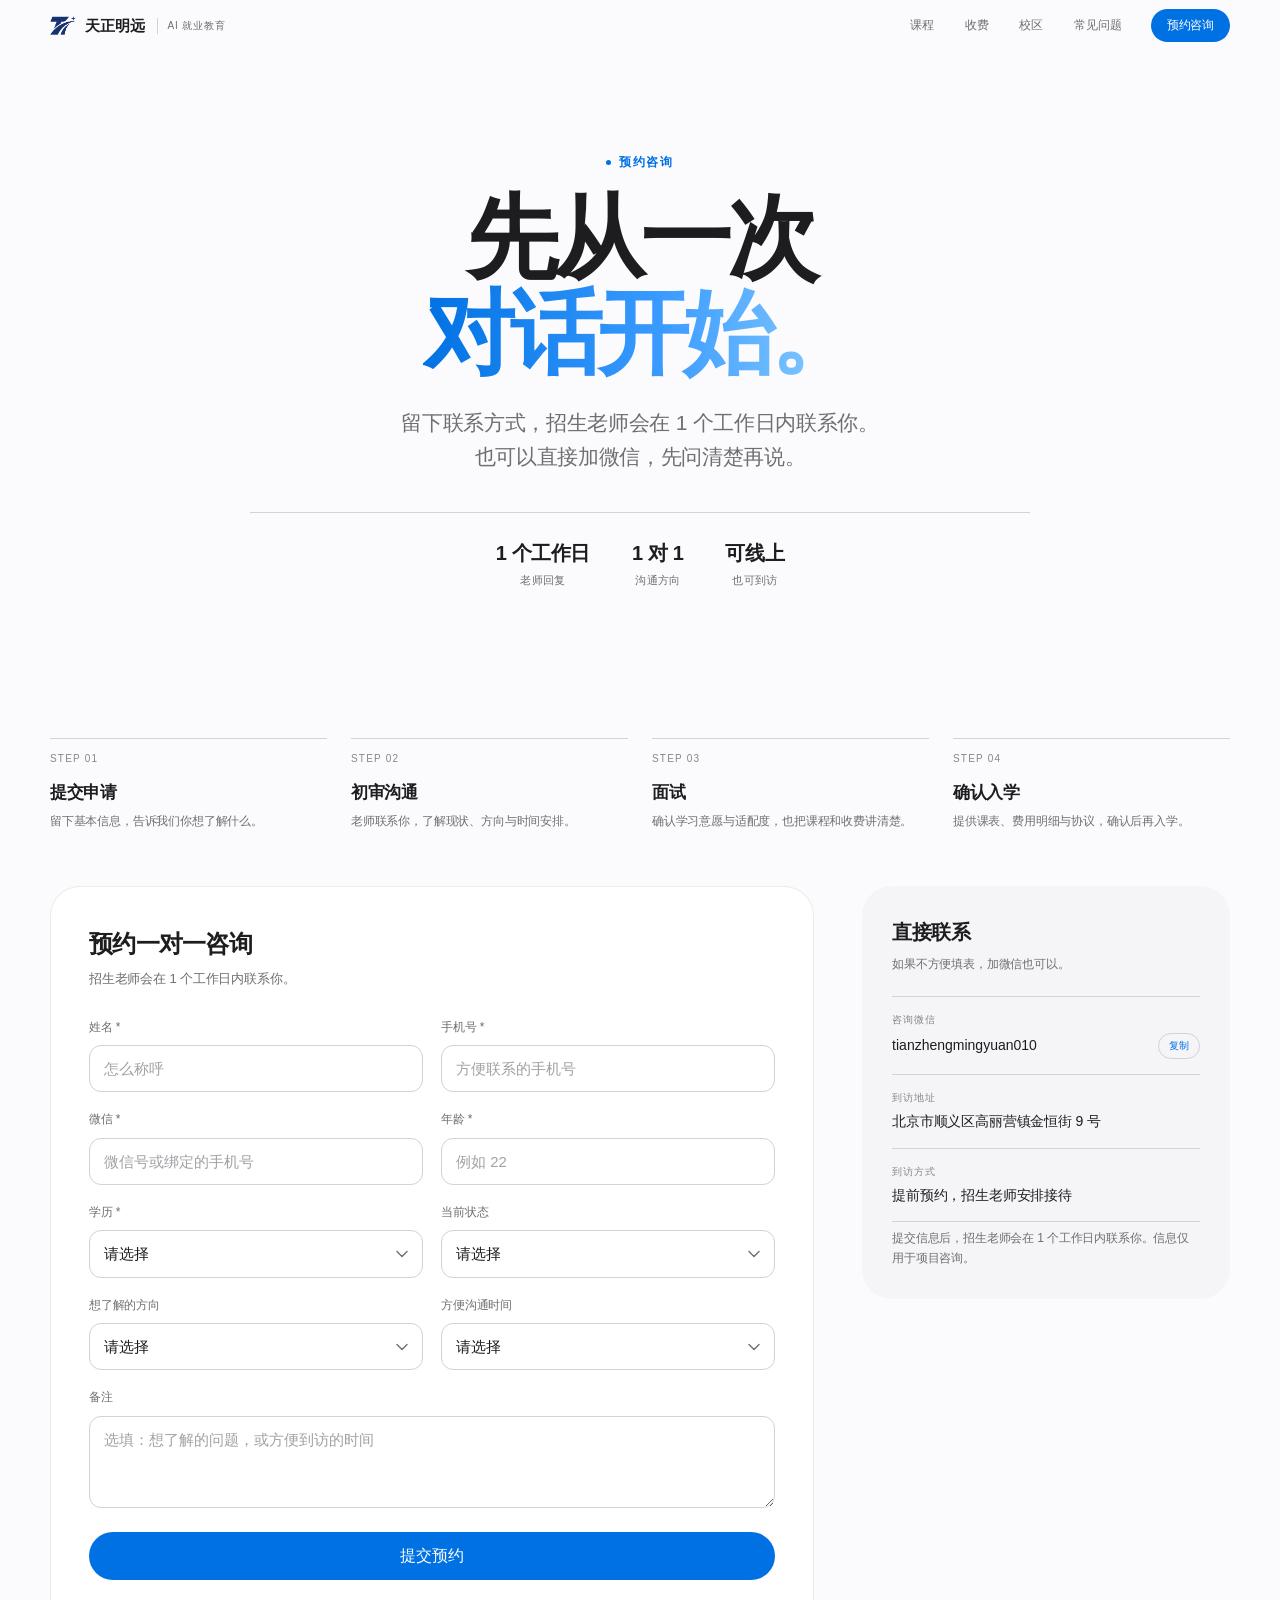
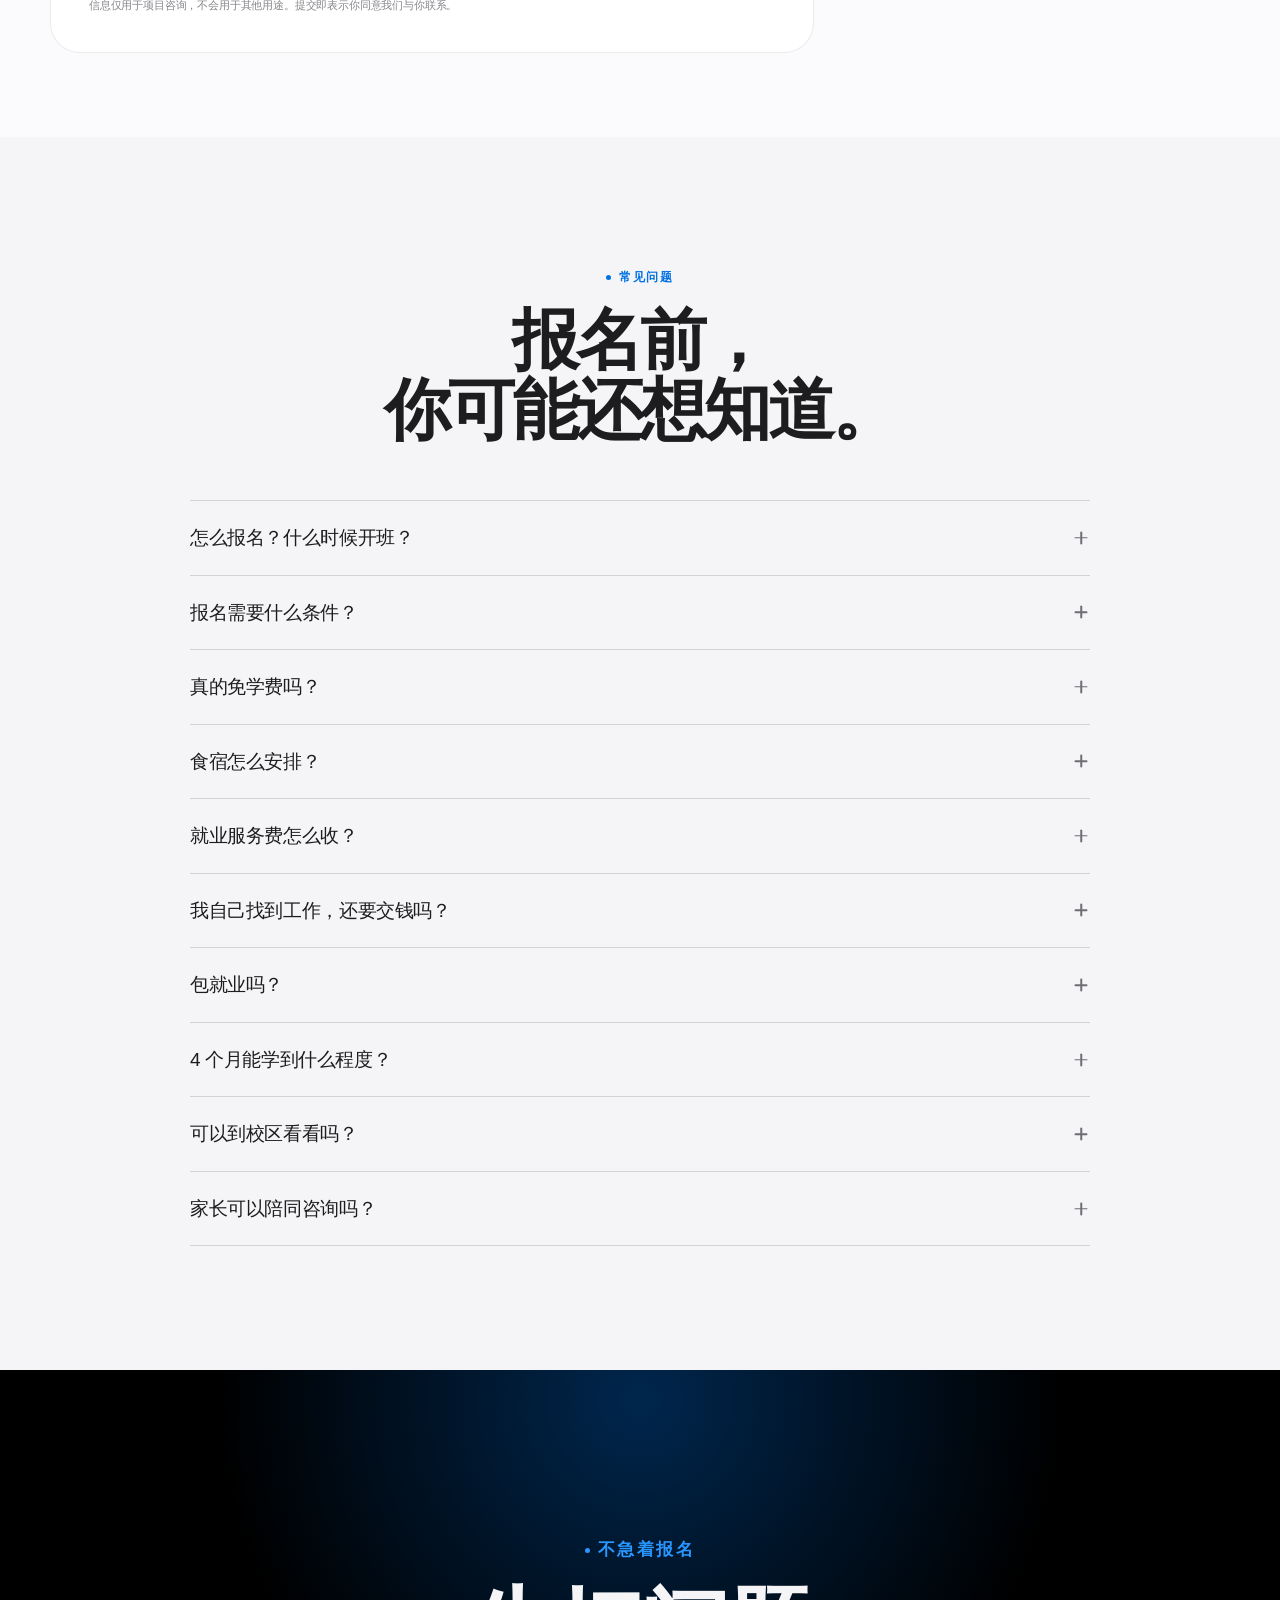
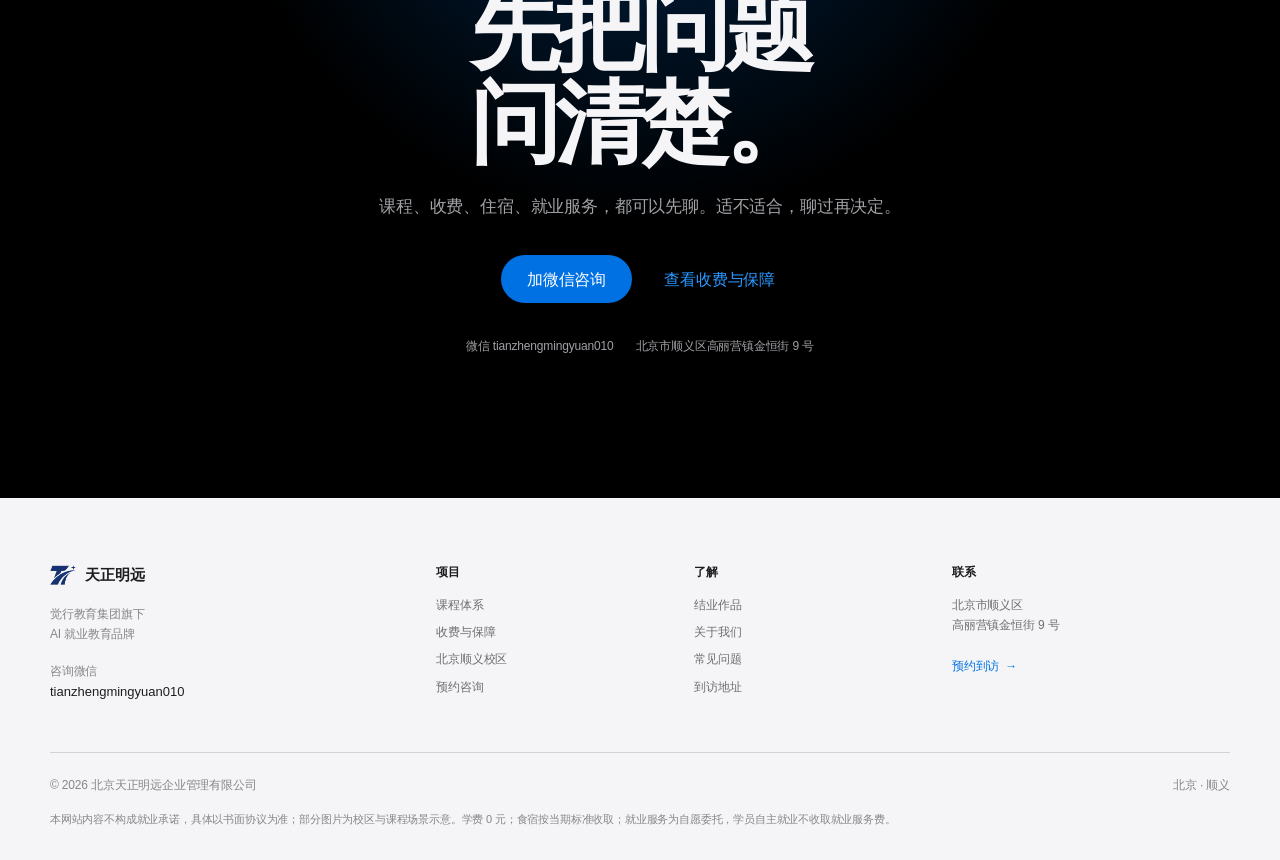
==== commit 59ccf91e: "优化预约页文案换行" ====
--- a/apply.html
+++ b/apply.html
@@ -87,7 +87,7 @@
       <div class="container">
         <p class="kicker">预约咨询</p>
         <h1>先从一次<br><span class="grad">对话开始。</span></h1>
-        <p class="lede">留下联系方式，招生老师会在 1 个工作日内联系你。也可以直接加微信，先问清楚再说。</p>
+        <p class="lede">留下联系方式，招生老师会在 1 个工作日内联系你。<br>也可以直接加微信，先问清楚再说。</p>
         <div class="page-meta">
           <div><strong>1 个工作日</strong>老师回复</div>
           <div><strong>1 对 1</strong>沟通方向</div>
--- a/styles.css
+++ b/styles.css
@@ -1631,7 +1631,7 @@
 .page-hero .lede {
   text-wrap: balance;
   margin: 24px auto 0;
-  max-width: 660px;
+  max-width: 720px;
 }
 
 .page-hero .hero-actions {
